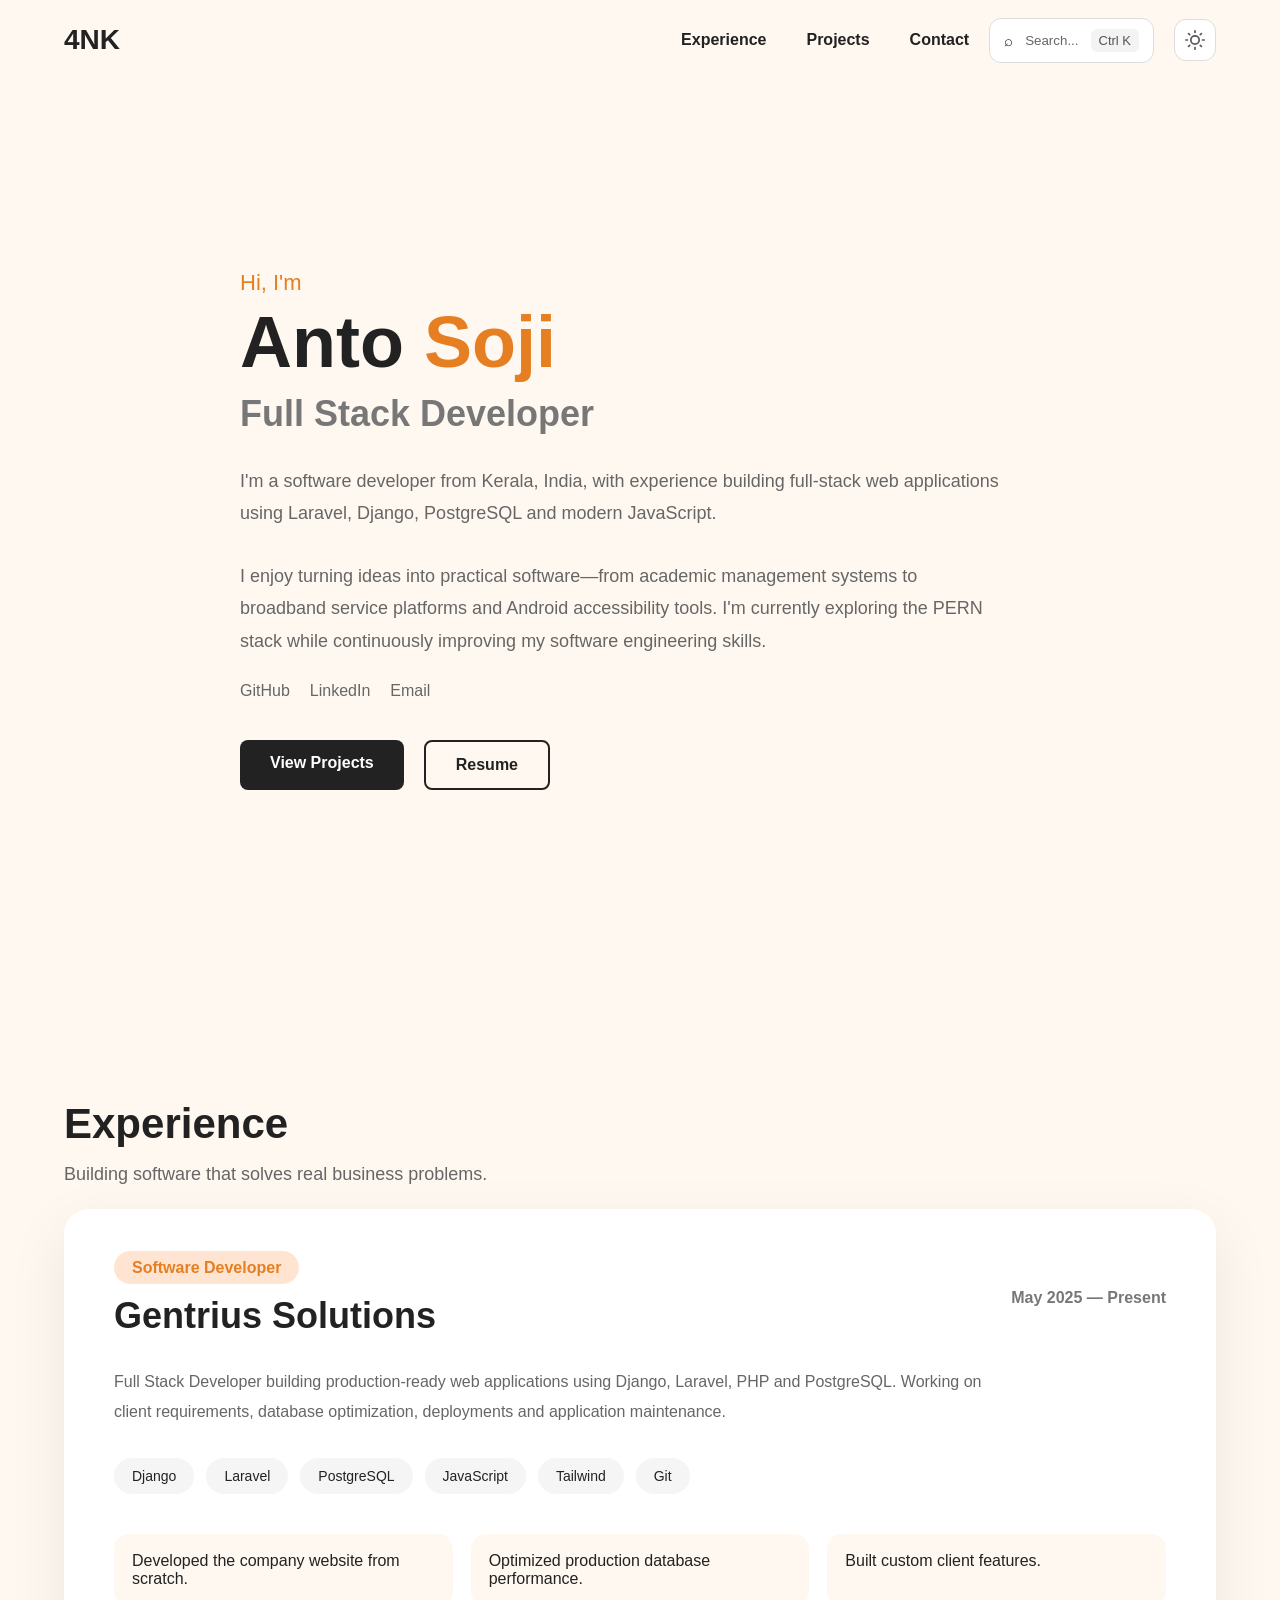
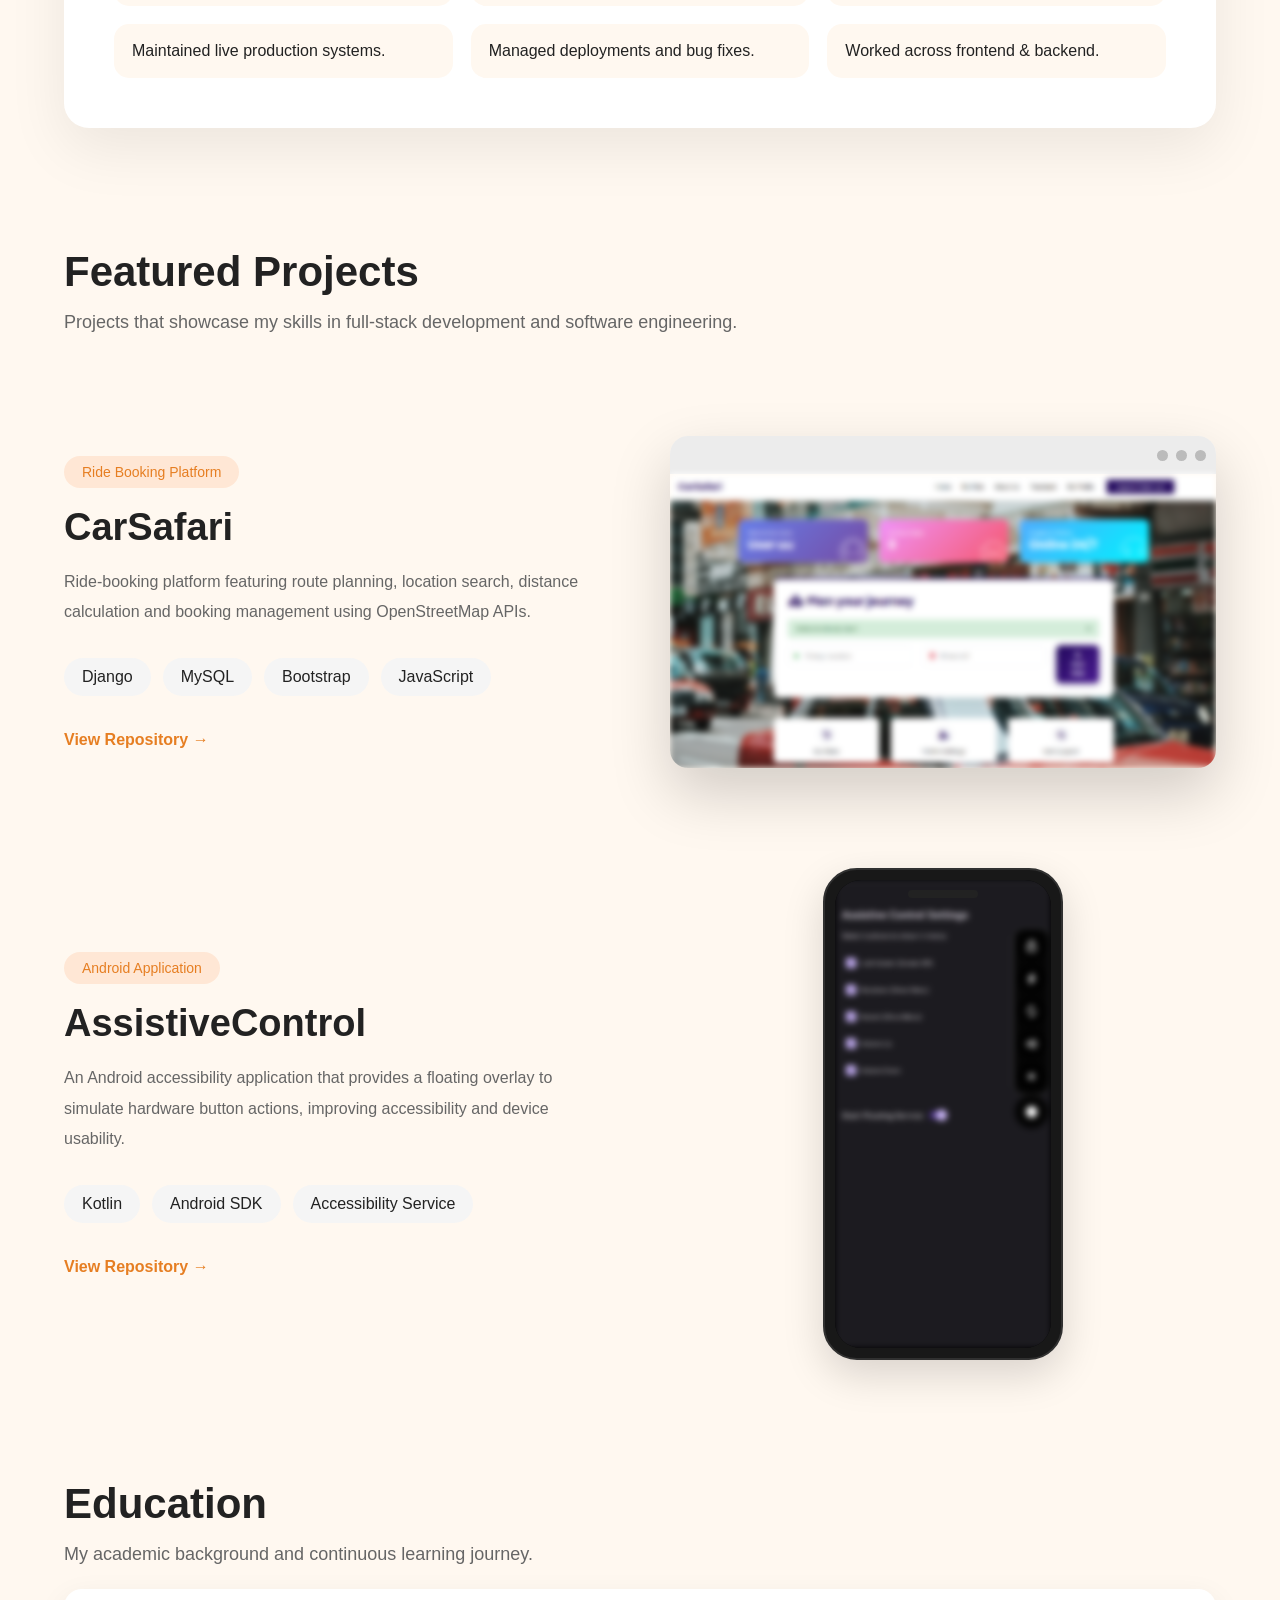
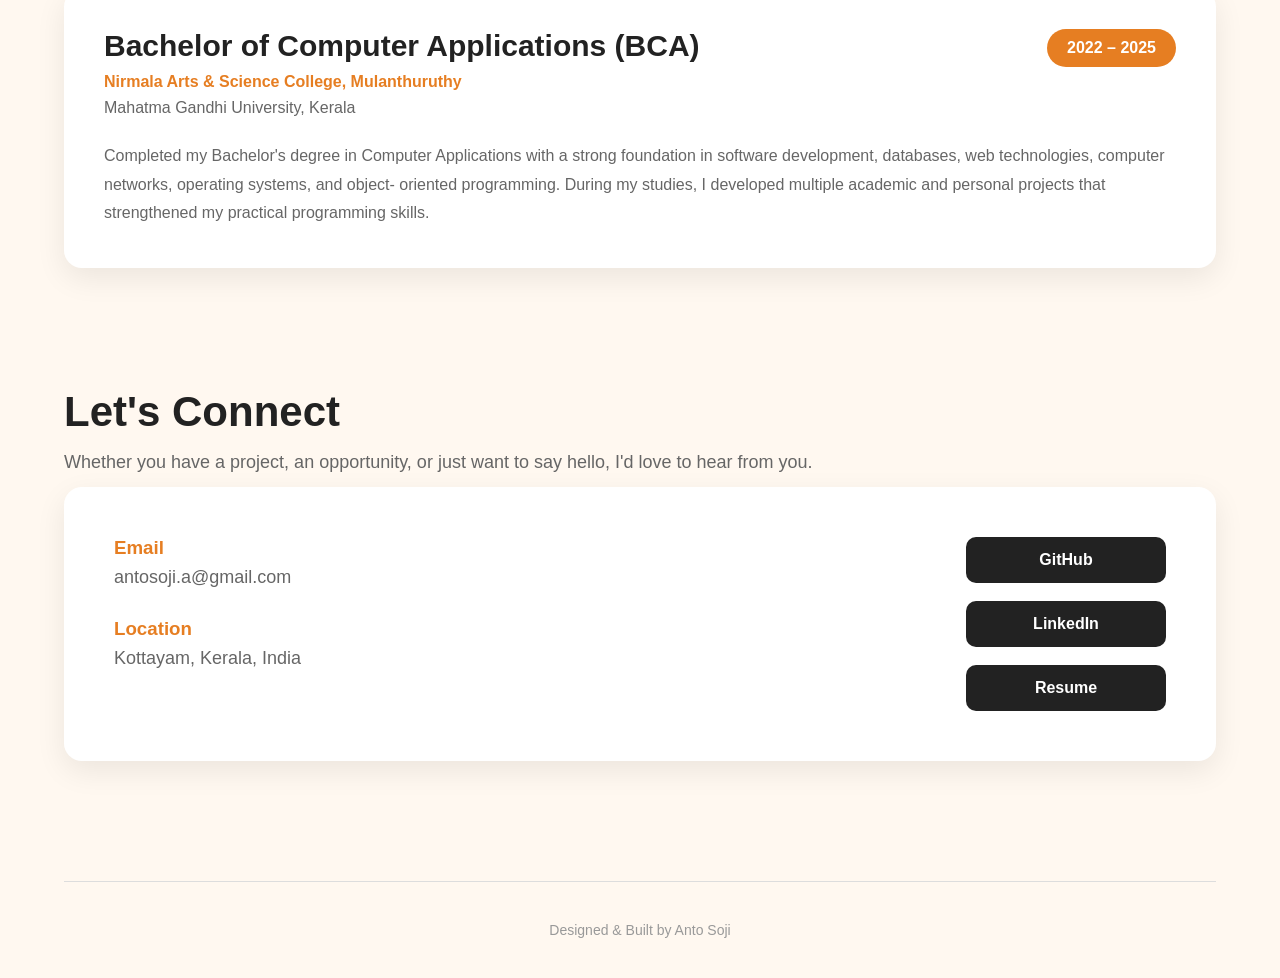
==== index.html @ 57ad05ab "changed portfolio.html to index.html" ====
<!DOCTYPE html>
<html lang="en">
<head>
    <meta charset="UTF-8">
    <meta name="viewport" content="width=device-width, initial-scale=1.0">
    <link rel="icon" type="image/svg+xml" href="./res/img/fav-icon.svg">
    <link rel="stylesheet" href="./res/css/style.css">
    <script>
        if (localStorage.getItem('theme') === 'dark') {
            document.documentElement.classList.add('dark');
        }
    </script>
    <title>Anto Soji</title>
</head>
<body class="body">

    <nav id="nav">
        <h2 class="logo" onclick="window.location.href='#hero'">4NK</h2>
        <div class="nav-right">
            <ul class="nav-bar" id="navBar">
                <li><a href="#experience">Experience</a></li>
                <li><a href="#projects">Projects</a></li>
                <li><a href="#contact">Contact</a></li>
            </ul>
            <button id="commandBtn">
    <span class="search-icon">⌕</span>
    <span class="search-text">Search...</span>
    <span class="shortcut">Ctrl K</span>
</button>
            <button id="themeToggle" aria-label="Toggle theme">
                <svg class="icon-sun" width="20" height="20" viewBox="0 0 24 24" fill="none" stroke="currentColor" stroke-width="2" stroke-linecap="round" stroke-linejoin="round">
                    <circle cx="12" cy="12" r="5"/>
                    <line x1="12" y1="1" x2="12" y2="3"/>
                    <line x1="12" y1="21" x2="12" y2="23"/>
                    <line x1="4.22" y1="4.22" x2="5.64" y2="5.64"/>
                    <line x1="18.36" y1="18.36" x2="19.78" y2="19.78"/>
                    <line x1="1" y1="12" x2="3" y2="12"/>
                    <line x1="21" y1="12" x2="23" y2="12"/>
                    <line x1="4.22" y1="19.78" x2="5.64" y2="18.36"/>
                    <line x1="18.36" y1="5.64" x2="19.78" y2="4.22"/>
                </svg>
                <svg class="icon-moon" width="20" height="20" viewBox="0 0 24 24" fill="none" stroke="currentColor" stroke-width="2" stroke-linecap="round" stroke-linejoin="round">
                    <path d="M21 12.79A9 9 0 1 1 11.21 3 7 7 0 0 0 21 12.79z"/>
                </svg>
            </button>
            
            <button id="hamburger" class="hamburger" aria-label="Toggle menu">
                <span></span>
                <span></span>
                <span></span>
            </button>
        </div>
    </nav>

    <!-- Command Palette -->
    <div id="palette">
        <div class="palette-box">
            <input id="searchInput" type="text" placeholder="Type a command..." />
            <div id="results">
                <div class="group">
                    <span class="group-title">Navigation</span>
                    <div class="command" data-scroll="projects"><span>Projects</span></div>
                    <div class="command" data-scroll="experience"><span>Experience</span></div>
                    <div class="command" data-scroll="education"><span>Education</span></div>
                    <div class="command" data-scroll="contact"><span>Contact</span></div>
                </div>
                <div class="group">
                    <span class="group-title">Actions</span>
                    <div class="command" data-link="resume.pdf"><span>Open Resume</span></div>
                    <div class="command" data-link="https://github.com/4NK001"><span>GitHub</span></div>
                    <div class="command" data-link="https://linkedin.com/in/anto-soji"><span>LinkedIn</span></div>
                    <div class="command" data-link="mailto:antosoji.a@gmail.com"><span>Email Me</span></div>
                    <div class="command" id="themeCommand"><span>Toggle Theme</span></div>
                    <div class="command" data-scroll="top"><span>Go to Top</span></div>
                </div>
            </div>
            <div id="noResults">
                <h3>No command found.</h3>
                <p>Try searching for:</p>
                <div class="suggestions">
                    <span>projects</span>
                    <span>resume</span>
                    <span>github</span>
                    <span>contact</span>
                </div>
            </div>
        </div>
    </div>

    <!-- Toast Container -->
    <div id="toast-container"></div>

    <!-- Hero -->
    <section class="hero" id="hero">
        <div class="hero-content">
            <p class="intro">Hi, I'm</p>
            <h1>Anto <span>Soji</span></h1>
            <h2>Full Stack Developer</h2>
            <p class="description">
                I'm a software developer from Kerala, India, with experience
                building full-stack web applications using Laravel, Django,
                PostgreSQL and modern JavaScript.
            </p>
            <p class="description">
                I enjoy turning ideas into practical software—from academic
                management systems to broadband service platforms and Android
                accessibility tools. I'm currently exploring the PERN stack
                while continuously improving my software engineering skills.
            </p>
            <div class="socials">
                <a href="github.com/4NK00">GitHub</a>
                <a href="linkedin.com/in/anto-soji">LinkedIn</a>
                <a href="mailto:antosoji.a@gmail.com">Email</a>
            </div>
            <div class="buttons">
                <a href="#projects" class="btn">View Projects</a>
                <a href="./res/resume/Anto-soji-resume.pdf" class="btn-outline">Resume</a>
            </div>
        </div>
    </section>

    <!-- Experience -->
    <section id="experience" class="experience fade-in">
        <div class="section-heading">
            <h2>Experience</h2>
            <p>Building software that solves real business problems.</p>
        </div>
        <div class="experience-card">
            <div class="experience-top">
                <div>
                    <span class="company-tag">Software Developer</span>
                    <h3>Gentrius Solutions</h3>
                </div>
                <span class="experience-date">May 2025 — Present</span>
            </div>
            <p class="job-summary">
                Full Stack Developer building production-ready web
                applications using Django, Laravel, PHP and PostgreSQL.
                Working on client requirements, database optimization,
                deployments and application maintenance.
            </p>
            <div class="skills-used">
                <span>Django</span>
                <span>Laravel</span>
                <span>PostgreSQL</span>
                <span>JavaScript</span>
                <span>Tailwind</span>
                <span>Git</span>
            </div>
            <div class="work-grid">
                <div class="work-item"> Developed the company website from scratch.</div>
                <div class="work-item"> Optimized production database performance.</div>
                <div class="work-item"> Built custom client features.</div>
                <div class="work-item"> Maintained live production systems.</div>
                <div class="work-item"> Managed deployments and bug fixes.</div>
                <div class="work-item"> Worked across frontend & backend.</div>
            </div>
        </div>
    </section>

    <!-- Projects -->
    <section id="projects" class="projects fade-in">
        <div class="section-heading">
            <h2>Featured Projects</h2>
            <p>Projects that showcase my skills in full-stack development and software engineering.</p>
        </div>

        <div class="project-card reverse">
            <div class="project-preview">
                <a href="github.com/4NK001/carSafari" target="_blank">
                    <div class="browser">
                        <div class="browser-header">
                            <span></span><span></span><span></span>
                        </div>
                        <img src="res/img/carSafari.png" alt="CarSafari Preview">
                        <div class="overlay"><span>↗ View on GitHub</span></div>
                    </div>
                </a>
            </div>
            <div class="project-info">
                <span class="project-category">Ride Booking Platform</span>
                <h3>CarSafari</h3>
                <p>
                    Ride-booking platform featuring route planning,
                    location search, distance calculation and booking
                    management using OpenStreetMap APIs.
                </p>
                <div class="tech-stack">
                    <span>Django</span>
                    <span>MySQL</span>
                    <span>Bootstrap</span>
                    <span>JavaScript</span>
                </div>
                <a href="github.com/4NK001/carSafari" class="github-link">View Repository →</a>
            </div>
        </div>

        <div class="project-card reverse">
            <div class="project-preview">
                <a href="github.com/4NK001/AssistiveControl" target="_blank" class="device-link">
                    <div class="device-preview">
                        <div class="device-screen">
                            <img src="res/img/assistiveControl.jpeg" alt="AssistiveControl">
                            <div class="overlay"><span>↗ View Repository</span></div>
                        </div>
                    </div>
                </a>
            </div>
            <div class="project-info">
                <span class="project-category">Android Application</span>
                <h3>AssistiveControl</h3>
                <p>
                    An Android accessibility application that provides a
                    floating overlay to simulate hardware button actions,
                    improving accessibility and device usability.
                </p>
                <div class="tech-stack">
                    <span>Kotlin</span>
                    <span>Android SDK</span>
                    <span>Accessibility Service</span>
                </div>
                <a href="github.com/4NK001/AssistiveControl" class="github-link" target="_blank">View Repository →</a>
            </div>
        </div>
    </section>

    <!-- Education -->
    <section id="education" class="education fade-in">
        <div class="section-heading">
            <h2>Education</h2>
            <p>My academic background and continuous learning journey.</p>
        </div>
        <div class="education-card">
            <div class="education-header">
                <div>
                    <h3>Bachelor of Computer Applications (BCA)</h3>
                    <h4>Nirmala Arts & Science College, Mulanthuruthy</h4>
                    <p>Mahatma Gandhi University, Kerala</p>
                </div>
                <span class="education-year">2022 – 2025</span>
            </div>
            <p class="education-description">
                Completed my Bachelor's degree in Computer Applications with a
                strong foundation in software development, databases, web
                technologies, computer networks, operating systems, and object-
                oriented programming. During my studies, I developed multiple
                academic and personal projects that strengthened my practical
                programming skills.
            </p>
        </div>
    </section>

    <!-- Contact -->
    <section id="contact" class="contact fade-in">
        <div class="section-heading">
            <h2>Let's Connect</h2>
            <p>
                Whether you have a project, an opportunity, or just want to say hello,
                I'd love to hear from you.
            </p>
        </div>
        <div class="contact-container">
            <div class="contact-info">
                <div class="contact-item">
                    <h3>Email</h3>
                    <a href="mailto:antosoji.a@gmail.com">antosoji.a@gmail.com</a>
                </div>
                <!-- <div class="contact-item">
                    <h3>Phone</h3>
                    <a href="tel:+91xxxxxxx">+91 xxxxxxxx</a>
                </div> -->
                <div class="contact-item">
                    <h3>Location</h3>
                    <p>Kottayam, Kerala, India</p>
                </div>
            </div>
            <div class="contact-links">
                <a href="https://github.com/4NK001" target="_blank">GitHub</a>
                <a href="https://linkedin.com/in/anto-soji" target="_blank">LinkedIn</a>
                <a href="./res/resume/Anto-soji-resume.pdf" target="_blank">Resume</a>
            </div>
        </div>
    </section>

    <footer class="footer">
        <p>Designed & Built by Anto Soji</p>
    </footer>

    <script src="res/js/script.js"></script>
</body>
</html>
---- res/css/style.css ----
/* ========================================
   CSS VARIABLES — Light (default) & Dark
   ======================================== */

:root {
    --bg: #FFF8F0;
    --bg-card: #ffffff;
    --bg-subtle: #F5F5F5;
    --bg-accent: #FFE5D1;
    --bg-accent2: #FFE7D5;
    --bg-hero-item: #FFF8F0;
    --bg-hero-item-hover: #FFE7D5;
    --text: #222222;
    --text-muted: #666666;
    --text-light: #777777;
    --text-faint: #999999;
    --border: #dddddd;
    --accent: #E67E22;

    --btn-primary-bg: #222222;
    --btn-primary-text: #ffffff;
    --btn-primary-hover: #E67E22;

    --nav-bg-solid: #FFF8F0;
    --nav-bg-blur: rgba(255, 248, 240, 0.82);

    --palette-overlay: rgba(0, 0, 0, 0.35);
    --palette-bg: #ffffff;

    --command-hover: #F6F6F6;
    --command-active-bg: #FFF2E6;

    --suggestion-bg: #F5F5F5;

    --browser-header: #ECECEC;
    --browser-dot: #bbbbbb;

    --device-bg: #181818;
    --device-border: #303030;
    --device-camera: #222222;
    --shortcut-bg: #f3f3f3;
    --shortcut-text: #555555;

    --img-overlay: rgba(0, 0, 0, 0.35);

    --shadow-sm: 0 10px 30px rgba(0, 0, 0, 0.08);
    --shadow-md: 0 20px 60px rgba(0, 0, 0, 0.08);
    --shadow-lg: 0 25px 60px rgba(0, 0, 0, 0.18);
    --shadow-xl: 0 15px 40px rgba(0, 0, 0, 0.15);

    --theme-icon: #555;
}

:root.dark {
    --bg: #0F0F0F;
    --bg-card: #1A1A1A;
    --bg-subtle: #252525;
    --bg-accent: #2A1A0E;
    --bg-accent2: #2A1A0E;
    --bg-hero-item: #1A1A1A;
    --bg-hero-item-hover: #2A1A0E;
    --text: #E8E8E8;
    --text-muted: #AAAAAA;
    --text-light: #888888;
    --text-faint: #666666;
    --border: #333333;
    --accent: #E67E22;

    --btn-primary-bg: #E8E8E8;
    --btn-primary-text: #0F0F0F;
    --btn-primary-hover: #E67E22;

    --nav-bg-solid: #0F0F0F;
    --nav-bg-blur: rgba(15, 15, 15, 0.82);

    --palette-overlay: rgba(0, 0, 0, 0.6);
    --palette-bg: #1A1A1A;

    --command-hover: #222222;
    --command-active-bg: #2A1A0E;

    --suggestion-bg: #252525;

    --browser-header: #252525;
    --browser-dot: #444444;

    --device-bg: #0A0A0A;
    --device-border: #333333;
    --device-camera: #333333;

    --img-overlay: rgba(0, 0, 0, 0.5);

    --shadow-sm: 0 10px 30px rgba(0, 0, 0, 0.3);
    --shadow-md: 0 20px 60px rgba(0, 0, 0, 0.3);
    --shadow-lg: 0 25px 60px rgba(0, 0, 0, 0.5);
    --shadow-xl: 0 15px 40px rgba(0, 0, 0, 0.4);

    --theme-icon: #E8E8E8;
    --shortcut-bg: #252525;
    --shortcut-text: #999999;
}

/* ========================================
   RESET & BASE
   ======================================== */

* {
    margin: 0;
    padding: 0;
    box-sizing: border-box;
}

html {
    scroll-behavior: smooth;
}

body {
    background: var(--bg);
    color: var(--text);
    font-family: 'Segoe UI', sans-serif;
    transition: background 0.3s ease, color 0.3s ease;
}

section[id] {
    scroll-margin-top: 100px;
}

/* ========================================
   FADE-IN ANIMATION
   ======================================== */

.fade-in {
    opacity: 0;
    transform: translateY(35px);
    transition: opacity 0.7s ease, transform 0.7s ease;
}

.fade-in.visible {
    opacity: 1;
    transform: translateY(0);
}

.hero-content {
    opacity: 0;
    transform: translateY(30px);
    animation: heroIn 0.8s ease 0.15s forwards;
}

@keyframes heroIn {
    to {
        opacity: 1;
        transform: translateY(0);
    }
}

/* ========================================
   NAVBAR
   ======================================== */

#nav {
    height: 80px;
    width: 90%;
    margin: auto;
    display: flex;
    justify-content: space-between;
    align-items: center;
    position: sticky;
    top: 0;
    background: var(--nav-bg-solid);
    z-index: 100;
    transition: background 0.3s ease, box-shadow 0.3s ease;
}

#nav.scrolled {
    background: var(--nav-bg-blur);
    backdrop-filter: blur(14px);
    -webkit-backdrop-filter: blur(14px);
    box-shadow: 0 1px 0 var(--border);
}

.logo {
    font-size: 28px;
    font-weight: bold;
    color: var(--text);
}

.nav-bar {
    display: flex;
    gap: 40px;
    list-style: none;
}

.nav-bar a {
    text-decoration: none;
    color: var(--text);
    font-weight: 600;
    transition: color 0.3s;
}

.nav-bar a:hover {
    color: var(--accent);
}

.nav-right {
    display: flex;
    align-items: center;
    gap: 20px;
}

#commandBtn {
    display: flex;
    align-items: center;
    gap: 12px;
    padding: 10px 14px;
    border: 1px solid var(--border);
    border-radius: 12px;
    background: var(--bg-card);
    cursor: pointer;
    transition: border-color 0.25s, box-shadow 0.25s;
    color: var(--text);
}

#commandBtn:hover {
    border-color: var(--accent);
    box-shadow: 0 8px 20px rgba(0, 0, 0, 0.08);
}

.search-icon {
    font-size: 15px;
}

.search-text {
    color: var(--text-muted);
}

.shortcut {
    font-size: 13px;
    padding: 4px 8px;
    border-radius: 6px;
    background: var(--shortcut-bg);
    color: var(--shortcut-text);
}

/* ========================================
   THEME TOGGLE BUTTON (replaces search)
   ======================================== */

#themeToggle {
    display: flex;
    align-items: center;
    justify-content: center;
    width: 42px;
    height: 42px;
    border: 1px solid var(--border);
    border-radius: 12px;
    background: var(--bg-card);
    cursor: pointer;
    transition: border-color 0.25s, box-shadow 0.25s, transform 0.25s;
    color: var(--theme-icon);
}

#themeToggle:hover {
    border-color: var(--accent);
    box-shadow: 0 4px 12px rgba(0, 0, 0, 0.08);
    transform: scale(1.05);
}

#themeToggle:active {
    transform: scale(0.95);
}

.icon-sun {
    display: block;
}

.icon-moon {
    display: none;
}

:root.dark .icon-sun {
    display: none;
}

:root.dark .icon-moon {
    display: block;
}

/* ========================================
   HAMBURGER (mobile)
   ======================================== */

.hamburger {
    display: none;
    flex-direction: column;
    gap: 5px;
    background: none;
    border: none;
    cursor: pointer;
    padding: 6px;
    z-index: 110;
}

.hamburger span {
    display: block;
    width: 24px;
    height: 2.5px;
    background: var(--text);
    border-radius: 2px;
    transition: transform 0.3s ease, opacity 0.3s ease;
}

.hamburger.open span:nth-child(1) {
    transform: translateY(7.5px) rotate(45deg);
}

.hamburger.open span:nth-child(2) {
    opacity: 0;
}

.hamburger.open span:nth-child(3) {
    transform: translateY(-7.5px) rotate(-45deg);
}

/* ========================================
   COMMAND PALETTE
   ======================================== */

#palette {
    position: fixed;
    inset: 0;
    background: var(--palette-overlay);
    display: none;
    justify-content: center;
    align-items: flex-start;
    padding-top: 120px;
    z-index: 999;
}

.palette-box {
    width: 600px;
    max-width: 92vw;
    max-height: 65vh;
    background: var(--palette-bg);
    border-radius: 18px;
    overflow: hidden;
    box-shadow: var(--shadow-lg);
    display: flex;
    flex-direction: column;
}

#searchInput {
    flex-shrink: 0;
    width: 100%;
    border: none;
    outline: none;
    padding: 22px;
    font-size: 18px;
    background: var(--palette-bg);
    color: var(--text);
    border-bottom: 1px solid var(--border);
}

#searchInput::placeholder {
    color: var(--text-faint);
}

#results {
    overflow-y: auto;
    flex: 1;
    min-height: 0;
}

#results::-webkit-scrollbar {
    width: 6px;
}

#results::-webkit-scrollbar-track {
    background: transparent;
}

#results::-webkit-scrollbar-thumb {
    background: var(--border);
    border-radius: 3px;
}

#results::-webkit-scrollbar-thumb:hover {
    background: var(--text-faint);
}

.group {
    padding: 12px 0;
}

.group-title {
    display: block;
    padding: 8px 20px;
    color: var(--text-faint);
    font-size: 13px;
    text-transform: uppercase;
    letter-spacing: 1px;
}

.command {
    display: flex;
    align-items: center;
    gap: 14px;
    padding: 16px 20px;
    cursor: pointer;
    transition: background 0.25s, color 0.25s;
    color: var(--text);
}

.command:hover {
    background: var(--command-hover);
}

.command.active {
    background: var(--command-active-bg);
    color: var(--accent);
}

.command span {
    font-size: 16px;
}

#noResults {
    display: none;
    padding: 35px 25px;
    text-align: center;
}

#noResults h3 {
    margin-bottom: 10px;
    font-size: 22px;
    color: var(--text);
}

#noResults p {
    color: var(--text-light);
    margin-bottom: 18px;
}

.suggestions {
    display: flex;
    justify-content: center;
    flex-wrap: wrap;
    gap: 10px;
}

.suggestions span {
    padding: 8px 14px;
    background: var(--suggestion-bg);
    border-radius: 20px;
    font-size: 14px;
    color: var(--text-muted);
}

/* ========================================
   TOAST NOTIFICATIONS
   ======================================== */

#toast-container {
    position: fixed;
    bottom: 30px;
    right: 30px;
    z-index: 9999;
    display: flex;
    flex-direction: column;
    gap: 10px;
    pointer-events: none;
}

.toast {
    background: var(--bg-card);
    color: var(--text);
    padding: 14px 24px;
    border-radius: 12px;
    box-shadow: var(--shadow-lg);
    border-left: 4px solid var(--accent);
    font-size: 15px;
    animation: toastIn 0.35s ease, toastOut 0.35s ease 2.65s forwards;
    pointer-events: auto;
}

@keyframes toastIn {
    from { opacity: 0; transform: translateX(40px); }
    to   { opacity: 1; transform: translateX(0); }
}

@keyframes toastOut {
    from { opacity: 1; transform: translateX(0); }
    to   { opacity: 0; transform: translateX(40px); }
}

/* ========================================
   HERO
   ======================================== */

.hero {
    max-width: 800px;
    margin: auto;
    min-height: 100vh;
    display: flex;
    align-items: center;
}

.hero-content {
    max-width: 760px;
}

.hero h1 span {
    color: var(--accent);
}

.intro {
    font-size: 22px;
    color: var(--accent);
    margin-bottom: 10px;
}

.hero h1 {
    font-size: 72px;
    line-height: 1;
    color: var(--text);
}

.hero h2 {
    font-size: 36px;
    color: var(--text-light);
    margin-top: 15px;
}

.description {
    margin-top: 30px;
    width: 100%;
    line-height: 1.8;
    font-size: 18px;
    color: var(--text-muted);
}

.socials {
    display: flex;
    gap: 20px;
    margin-top: 25px;
}

.socials a {
    color: var(--text-muted);
    text-decoration: none;
    font-weight: 500;
    transition: color 0.3s;
}

.socials a:hover {
    color: var(--accent);
}

.buttons {
    margin-top: 40px;
    display: flex;
    gap: 20px;
    flex-wrap: wrap;
}

.btn {
    background: var(--btn-primary-bg);
    color: var(--btn-primary-text);
    padding: 14px 30px;
    border-radius: 8px;
    text-decoration: none;
    transition: background 0.3s;
    font-weight: 600;
}

.btn:hover {
    background: var(--btn-primary-hover);
    color: #ffffff;
}

.btn-outline {
    border: 2px solid var(--text);
    color: var(--text);
    padding: 14px 30px;
    border-radius: 8px;
    text-decoration: none;
    transition: background 0.3s, color 0.3s;
    font-weight: 600;
}

.btn-outline:hover {
    background: var(--text);
    color: var(--bg);
}

/* ========================================
   SECTION HEADING (shared)
   ======================================== */

.section-heading {
    margin-bottom: 10px;
}

.section-heading h2 {
    font-size: 42px;
    margin-bottom: 12px;
    color: var(--text);
}

.section-heading p {
    color: var(--text-muted);
    font-size: 18px;
    line-height: 1.6;
}

/* ========================================
   EXPERIENCE
   ======================================== */

.experience {
    width: 90%;
    margin: 120px auto;
}

.experience-card {
    background: var(--bg-card);
    border-radius: 25px;
    padding: 50px;
    box-shadow: var(--shadow-md);
    transition: transform 0.35s ease, box-shadow 0.35s ease;
    margin-top: 20px;
}

.experience-card:hover {
    transform: translateY(-8px);
}

.experience-top {
    display: flex;
    justify-content: space-between;
    align-items: center;
    margin-bottom: 25px;
}

.company-tag {
    background: var(--bg-accent);
    color: var(--accent);
    padding: 8px 18px;
    border-radius: 30px;
    font-weight: 600;
}

.experience-top h3 {
    font-size: 36px;
    margin-top: 18px;
    color: var(--text);
}

.experience-date {
    color: var(--text-light);
    font-weight: 600;
    white-space: nowrap;
}

.job-summary {
    color: var(--text-muted);
    line-height: 1.9;
    margin: 30px 0;
    max-width: 900px;
}

.skills-used {
    display: flex;
    flex-wrap: wrap;
    gap: 12px;
    margin-bottom: 40px;
}

.skills-used span {
    padding: 10px 18px;
    background: var(--bg-subtle);
    border-radius: 30px;
    font-size: 14px;
    color: var(--text);
}

.work-grid {
    display: grid;
    grid-template-columns: repeat(auto-fit, minmax(280px, 1fr));
    gap: 18px;
}

.work-item {
    background: var(--bg-hero-item);
    border-radius: 15px;
    padding: 18px;
    transition: background 0.3s, transform 0.3s;
    color: var(--text);
}

.work-item:hover {
    background: var(--bg-hero-item-hover);
    transform: translateY(-4px);
}

/* ========================================
   PROJECTS
   ======================================== */

.projects {
    width: 90%;
    margin: 120px auto;
}

.project-card {
    display: grid;
    grid-template-columns: 1fr 1fr;
    gap: 60px;
    align-items: center;
    margin: 100px 0;
}

.project-card.reverse {
    direction: rtl;
}

.project-card.reverse .project-info {
    direction: ltr;
}

.browser {
    position: relative;
    border-radius: 18px;
    overflow: hidden;
    box-shadow: var(--shadow-lg);
    transition: transform 0.35s ease;
}

.browser:hover {
    transform: translateY(-10px);
}

.browser-header {
    height: 38px;
    background: var(--browser-header);
    display: flex;
    align-items: center;
    gap: 8px;
    padding: 10px;
}

.browser-header span {
    width: 11px;
    height: 11px;
    border-radius: 50%;
    background: var(--browser-dot);
}

.browser img {
    width: 100%;
    display: block;
    filter: blur(3px);
    transition: filter 0.4s ease, transform 0.4s ease;
}

.browser .overlay {
    position: absolute;
    inset: 0;
    background: var(--img-overlay);
    display: flex;
    justify-content: center;
    align-items: center;
    color: #ffffff;
    font-size: 22px;
    font-weight: 600;
    opacity: 0;
    transition: opacity 0.4s ease;
}

.browser:hover img {
    filter: blur(0);
    transform: scale(1.04);
}

.browser:hover .overlay {
    opacity: 1;
}

.device-link {
    text-decoration: none;
    display: block;
}

.device-preview {
    width: 240px;
    margin: auto;
    background: var(--device-bg);
    padding: 10px;
    border-radius: 34px;
    border: 2px solid var(--device-border);
    box-shadow: var(--shadow-xl);
    transition: transform 0.35s ease;
}

.device-preview:hover {
    transform: translateY(-8px);
}

.device-screen {
    position: relative;
    overflow: hidden;
    border-radius: 26px;
    background: #000;
}

.device-screen::before {
    content: "";
    position: absolute;
    top: 10px;
    left: 50%;
    transform: translateX(-50%);
    width: 70px;
    height: 8px;
    border-radius: 20px;
    background: var(--device-camera);
    z-index: 5;
}

.device-screen img {
    display: block;
    width: 100%;
    aspect-ratio: 9 / 19.5;
    object-fit: cover;
    filter: blur(3px);
    transition: filter 0.35s ease, transform 0.35s ease;
}

.device-screen .overlay {
    position: absolute;
    inset: 0;
    display: flex;
    justify-content: center;
    align-items: center;
    background: var(--img-overlay);
    color: #ffffff;
    font-weight: 600;
    opacity: 0;
    transition: opacity 0.35s ease;
}

.device-preview:hover img {
    filter: blur(0);
    transform: scale(1.03);
}

.device-preview:hover .overlay {
    opacity: 1;
}

.project-category {
    display: inline-block;
    background: var(--bg-accent2);
    color: var(--accent);
    padding: 8px 18px;
    border-radius: 30px;
    font-size: 14px;
    margin-bottom: 18px;
}

.project-info h3 {
    font-size: 38px;
    margin-bottom: 18px;
    color: var(--text);
}

.project-info p {
    color: var(--text-muted);
    line-height: 1.9;
    margin-bottom: 30px;
}

.tech-stack {
    display: flex;
    flex-wrap: wrap;
    gap: 12px;
    margin-bottom: 35px;
}

.tech-stack span {
    background: var(--bg-subtle);
    padding: 10px 18px;
    border-radius: 30px;
    color: var(--text);
}

.github-link {
    text-decoration: none;
    font-weight: 600;
    color: var(--accent);
}

.github-link:hover {
    text-decoration: underline;
}

/* ========================================
   EDUCATION
   ======================================== */

.education {
    width: 90%;
    margin: 120px auto;
}

.education-card {
    background: var(--bg-card);
    padding: 40px;
    border-radius: 18px;
    box-shadow: var(--shadow-sm);
    margin-top: 20px;
}

.education-header {
    display: flex;
    justify-content: space-between;
    align-items: flex-start;
    margin-bottom: 25px;
}

.education-header h3 {
    font-size: 30px;
    margin-bottom: 10px;
    color: var(--text);
}

.education-header h4 {
    color: var(--accent);
    margin-bottom: 8px;
}

.education-header p {
    color: var(--text-muted);
}

.education-year {
    background: var(--accent);
    color: #ffffff;
    padding: 10px 20px;
    border-radius: 30px;
    font-weight: bold;
    white-space: nowrap;
}

.education-description {
    color: var(--text-muted);
    line-height: 1.8;
}

/* ========================================
   CONTACT
   ======================================== */

.contact {
    width: 90%;
    margin: 120px auto;
}

.contact-container {
    background: var(--bg-card);
    padding: 50px;
    border-radius: 18px;
    box-shadow: var(--shadow-sm);
    display: flex;
    justify-content: space-between;
    align-items: flex-start;
    gap: 50px;
    flex-wrap: wrap;
}

.contact-info {
    flex: 1;
    min-width: 220px;
}

.contact-item {
    margin-bottom: 30px;
}

.contact-item h3 {
    color: var(--accent);
    margin-bottom: 8px;
}

.contact-item a,
.contact-item p {
    color: var(--text-muted);
    text-decoration: none;
    font-size: 18px;
    transition: color 0.3s;
}

.contact-item a:hover {
    color: var(--accent);
}

.contact-links {
    display: flex;
    flex-direction: column;
    gap: 18px;
    min-width: 200px;
}

.contact-links a {
    background: var(--btn-primary-bg);
    color: var(--btn-primary-text);
    text-decoration: none;
    padding: 14px 28px;
    border-radius: 10px;
    text-align: center;
    transition: background 0.3s;
    font-weight: 600;
}

.contact-links a:hover {
    background: var(--btn-primary-hover);
    color: #ffffff;
}

/* ========================================
   FOOTER
   ======================================== */

.footer {
    text-align: center;
    padding: 40px 20px;
    color: var(--text-faint);
    font-size: 14px;
    margin-top: 80px;
    border-top: 1px solid var(--border);
    width: 90%;
    margin-left: auto;
    margin-right: auto;
}

/* ========================================
   REDUCED MOTION
   ======================================== */

@media (prefers-reduced-motion: reduce) {
    *,
    *::before,
    *::after {
        animation-duration: 0.01ms !important;
        animation-iteration-count: 1 !important;
        transition-duration: 0.01ms !important;
    }
    html {
        scroll-behavior: auto;
    }
    .fade-in {
        opacity: 1;
        transform: none;
    }
    .hero-content {
        opacity: 1;
        transform: none;
    }
}

/* ========================================
   RESPONSIVE — Tablet (≤ 900px)
   ======================================== */

@media (max-width: 900px) {
    .project-card,
    .project-card.reverse {
        grid-template-columns: 1fr;
        gap: 35px;
        direction: ltr;
    }

    .project-info h3 {
        font-size: 30px;
    }

    .section-heading h2 {
        font-size: 34px;
    }
}

/* ========================================
   RESPONSIVE — Mobile (≤ 768px)
   ======================================== */

@media (max-width: 768px) {

    .hamburger {
        display: flex;
    }

    .nav-bar {
        display: none;
        position: absolute;
        top: 80px;
        left: 0;
        right: 0;
        background: var(--nav-bg-solid);
        flex-direction: column;
        padding: 24px 5%;
        gap: 18px;
        box-shadow: var(--shadow-sm);
        border-bottom: 1px solid var(--border);
    }

    .nav-bar.open {
        display: flex;
    }

    #commandBtn .search-text,
    #commandBtn .shortcut {
        display: none;
    }

    #commandBtn {
        padding: 8px 12px;
    }

    .hero {
        min-height: auto;
        padding: 100px 0 60px;
    }

    .hero h1 {
        font-size: 46px;
    }

    .hero h2 {
        font-size: 22px;
    }

    .intro {
        font-size: 18px;
    }

    .description {
        font-size: 16px;
        margin-top: 20px;
    }

    .buttons {
        margin-top: 30px;
    }

    .btn, .btn-outline {
        padding: 12px 24px;
        font-size: 15px;
    }

    .experience {
        margin: 80px auto;
    }

    .experience-card {
        padding: 30px 22px;
        border-radius: 18px;
    }

    .experience-top {
        flex-direction: column;
        align-items: flex-start;
        gap: 10px;
    }

    .experience-top h3 {
        font-size: 26px;
    }

    .work-grid {
        grid-template-columns: 1fr;
    }

    .projects {
        margin: 80px auto;
    }

    .project-card {
        margin: 60px 0;
    }

    .education {
        margin: 80px auto;
    }

    .education-card {
        padding: 28px 22px;
    }

    .education-header {
        flex-direction: column;
        gap: 15px;
    }

    .education-header h3 {
        font-size: 24px;
    }

    .contact {
        margin: 80px auto;
    }

    .contact-container {
        padding: 30px 22px;
        flex-direction: column;
        gap: 35px;
    }

    .section-heading h2 {
        font-size: 30px;
    }

    .section-heading p {
        font-size: 16px;
    }

    #toast-container {
        right: 16px;
        bottom: 16px;
        left: 16px;
    }

    .toast {
        font-size: 14px;
        padding: 12px 18px;
    }

    #palette {
        padding-top: 80px;
    }

    .palette-box {
        max-height: 70vh;
    }
}

/* ========================================
   RESPONSIVE — Small mobile (≤ 480px)
   ======================================== */

@media (max-width: 480px) {
    .hero h1 {
        font-size: 36px;
    }

    .hero h2 {
        font-size: 18px;
    }

    .socials {
        flex-wrap: wrap;
        gap: 12px;
    }

    .buttons {
        flex-direction: column;
    }

    .btn, .btn-outline {
        text-align: center;
    }

    .experience-card {
        padding: 22px 16px;
    }

    .experience-top h3 {
        font-size: 22px;
    }
}
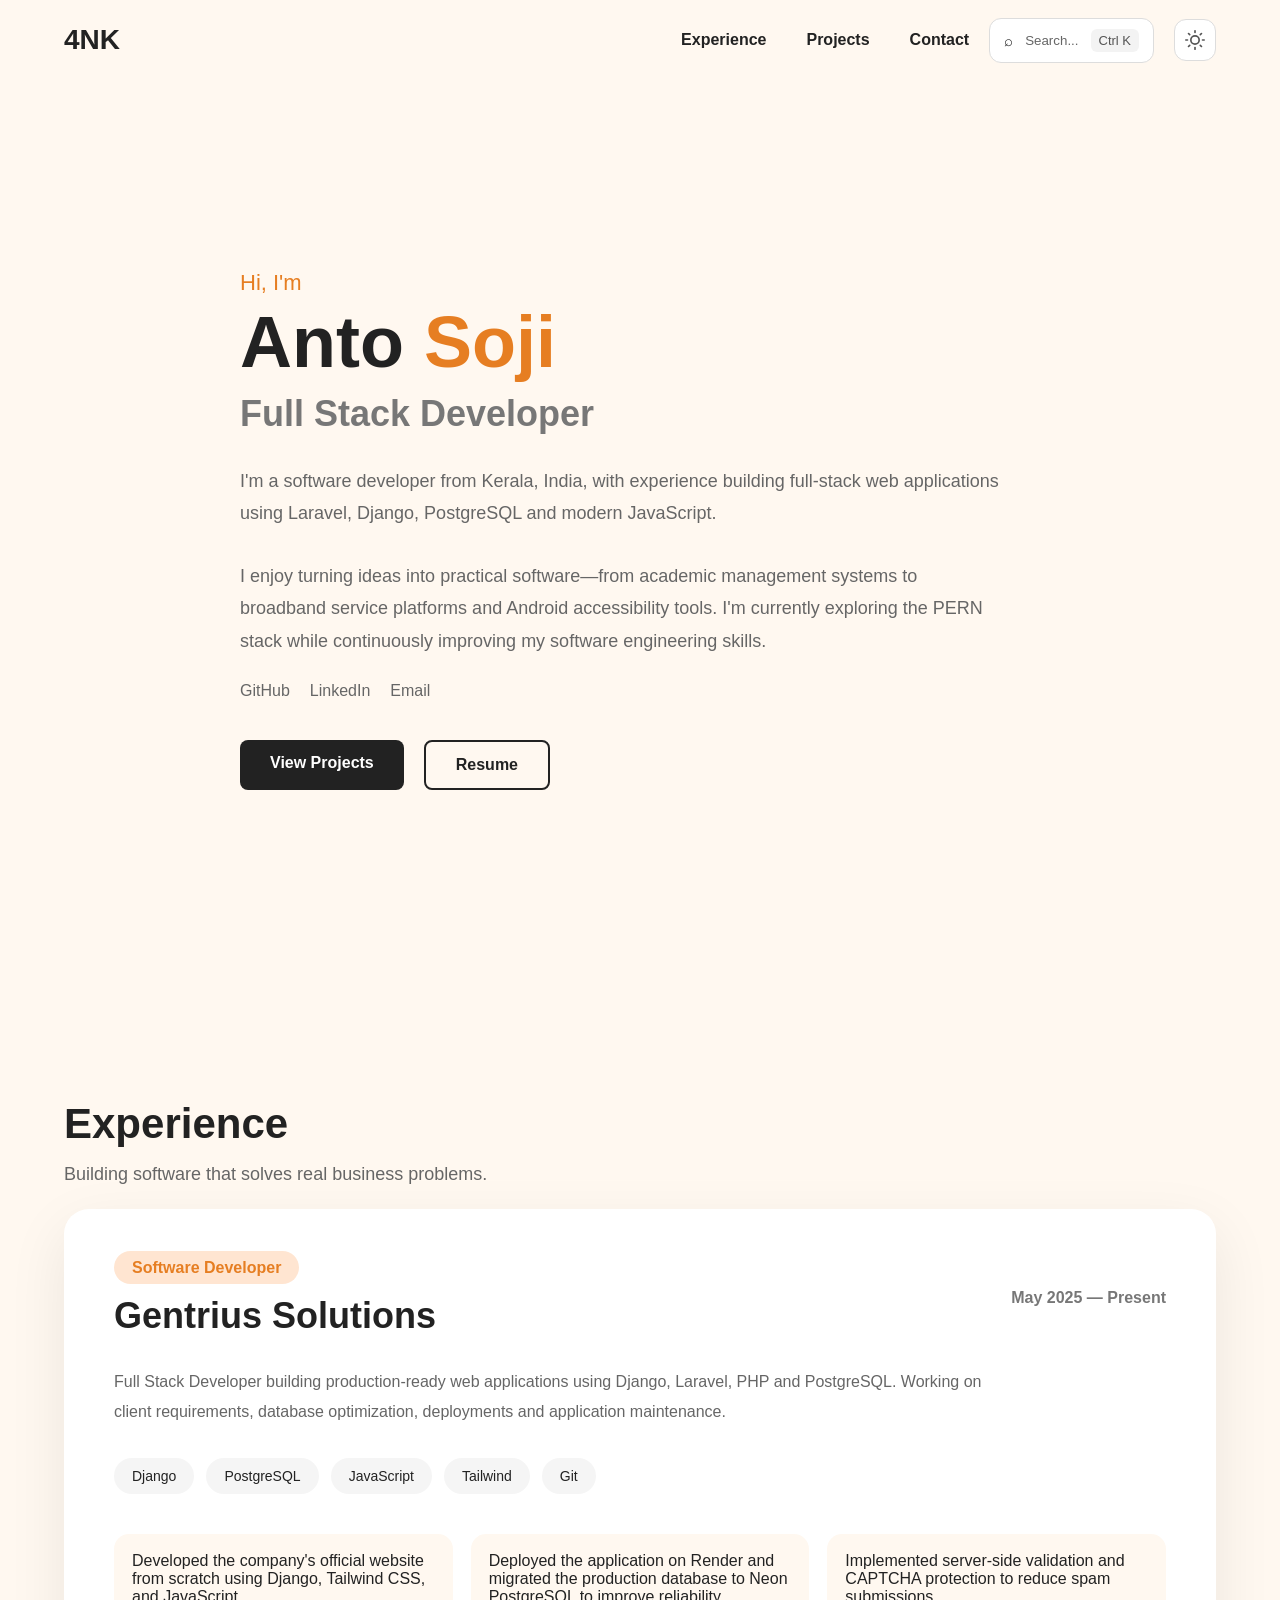
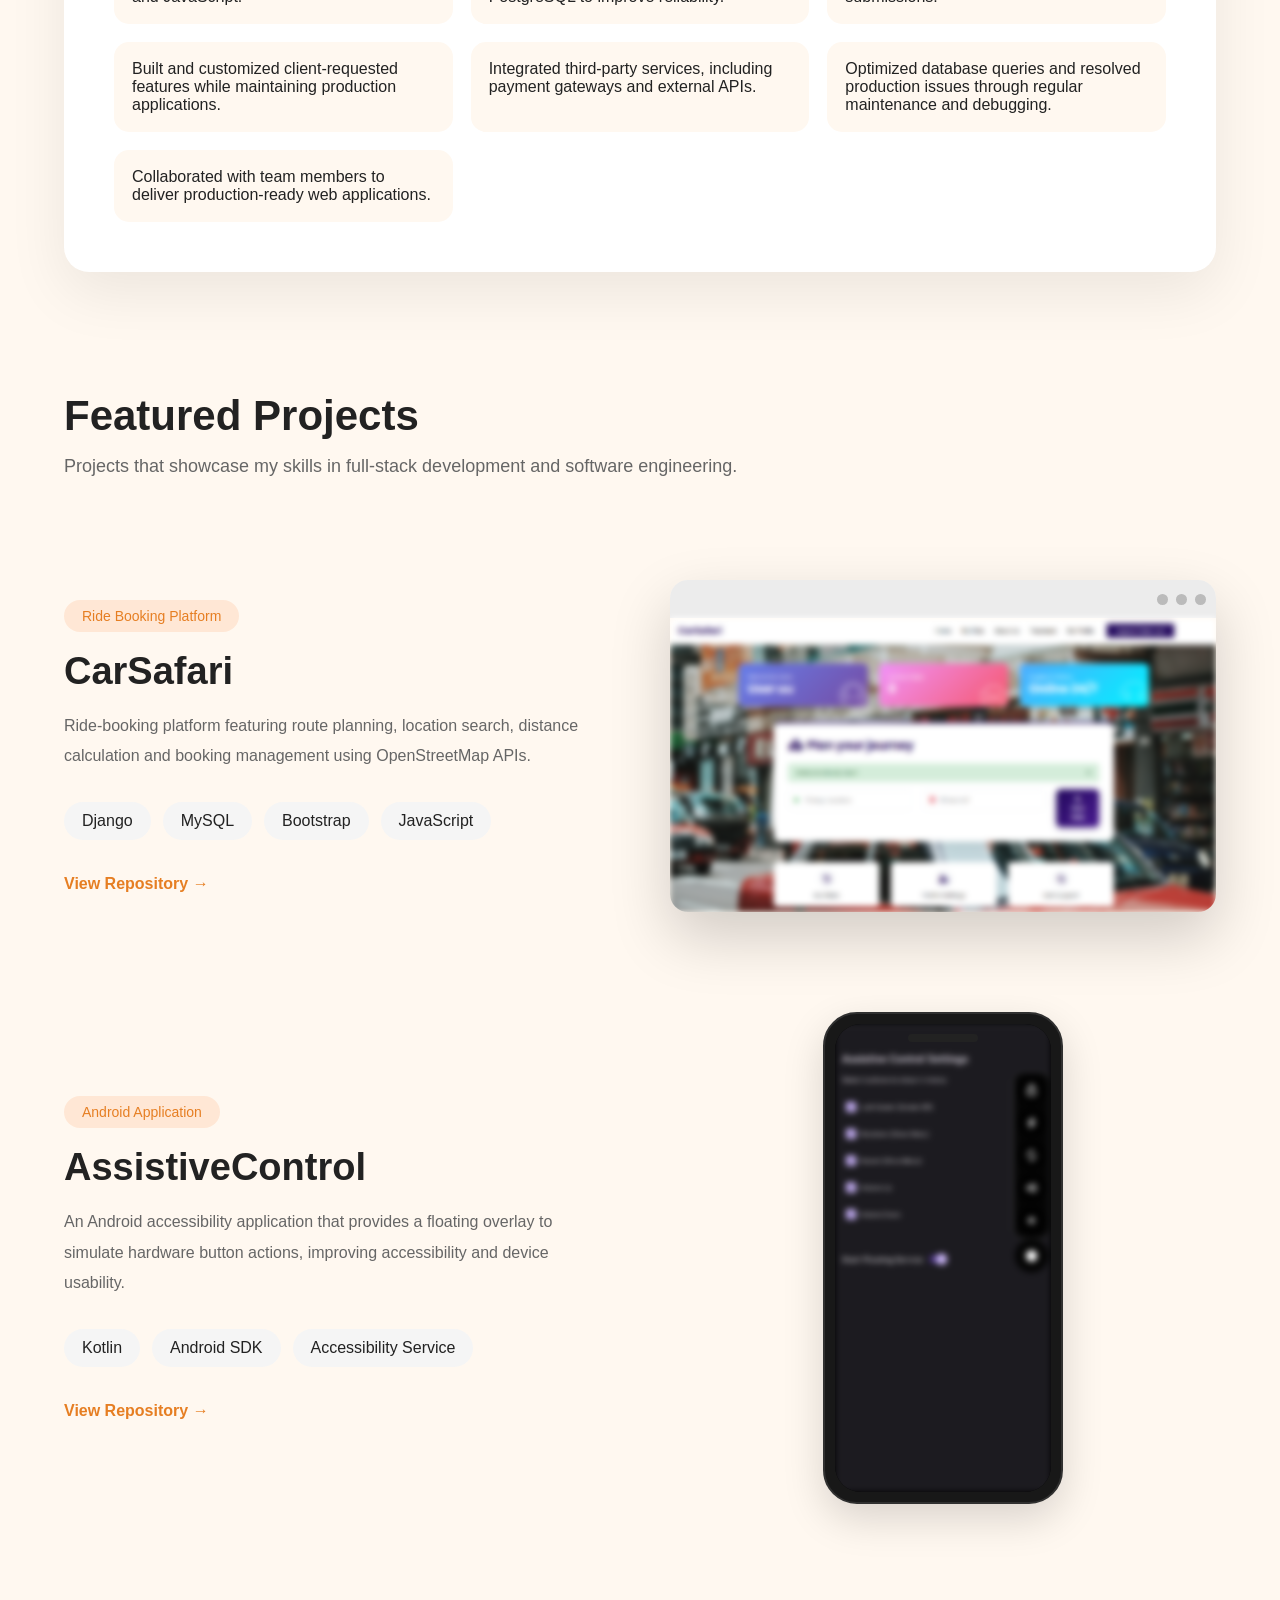
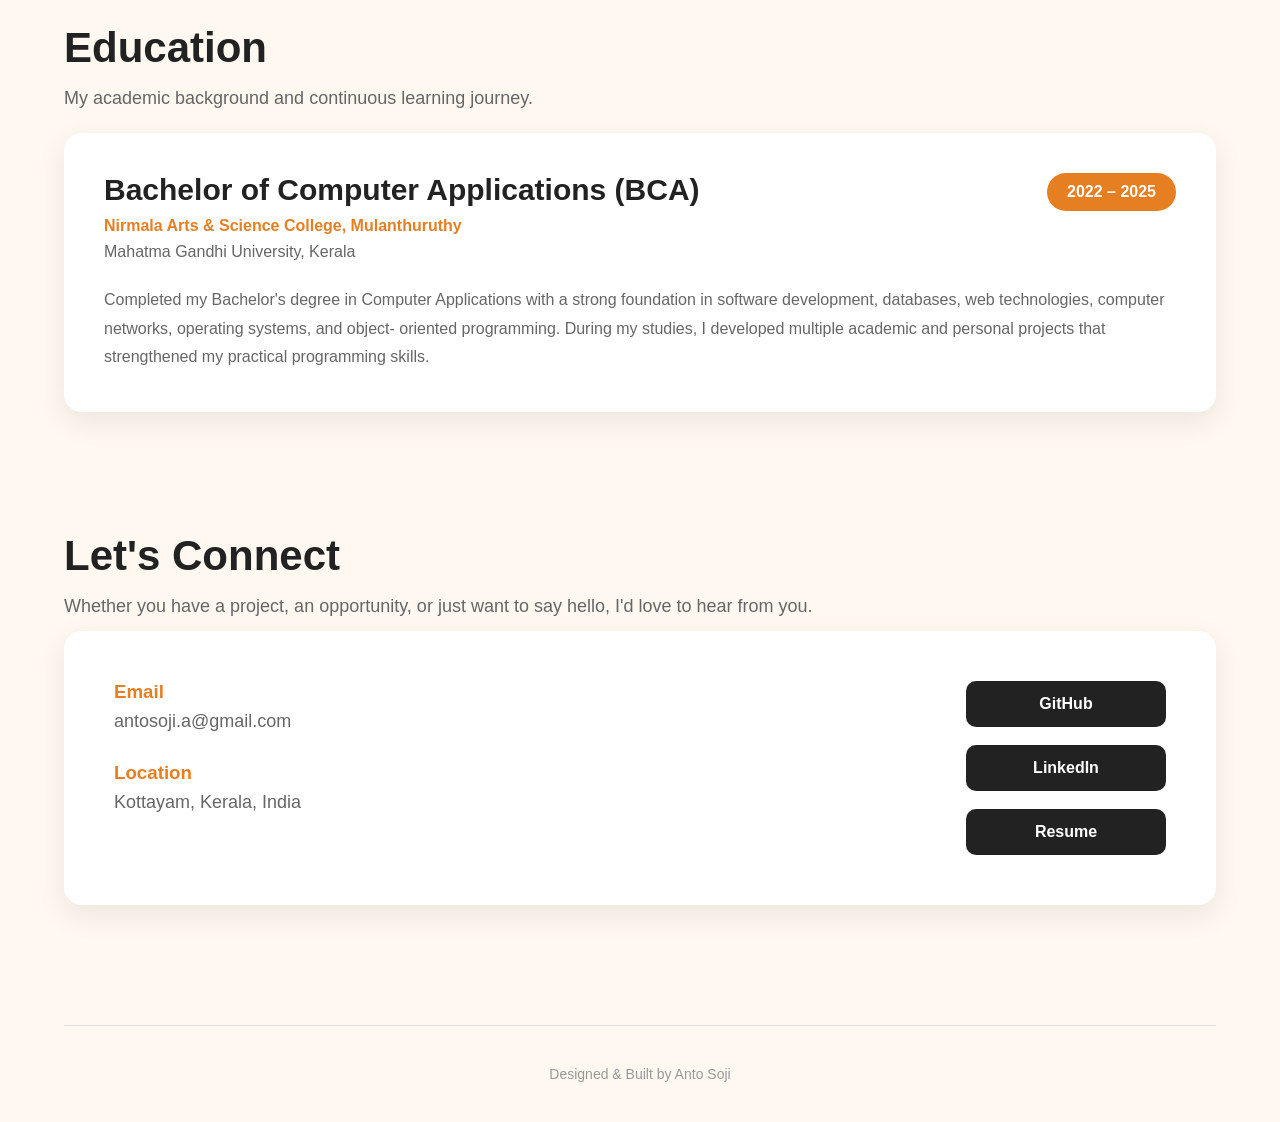
==== commit 1d8b51a0: "modifide the index exp section" ====
--- a/index.html
+++ b/index.html
@@ -141,19 +141,19 @@
             </p>
             <div class="skills-used">
                 <span>Django</span>
-                <span>Laravel</span>
                 <span>PostgreSQL</span>
                 <span>JavaScript</span>
                 <span>Tailwind</span>
                 <span>Git</span>
             </div>
             <div class="work-grid">
-                <div class="work-item"> Developed the company website from scratch.</div>
-                <div class="work-item"> Optimized production database performance.</div>
-                <div class="work-item"> Built custom client features.</div>
-                <div class="work-item"> Maintained live production systems.</div>
-                <div class="work-item"> Managed deployments and bug fixes.</div>
-                <div class="work-item"> Worked across frontend & backend.</div>
+                <div class="work-item"> Developed the company's official website from scratch using Django, Tailwind CSS, and JavaScript.</div>
+                <div class="work-item"> Deployed the application on Render and migrated the production database to Neon PostgreSQL to improve reliability.</div>
+                <div class="work-item"> Implemented server-side validation and CAPTCHA protection to reduce spam submissions.</div>
+                <div class="work-item"> Built and customized client-requested features while maintaining production applications.</div>
+                <div class="work-item"> Integrated third-party services, including payment gateways and external APIs.</div>
+                <div class="work-item"> Optimized database queries and resolved production issues through regular maintenance and debugging.</div>
+                <div class="work-item"> Collaborated with team members to deliver production-ready web applications.</div>
             </div>
         </div>
     </section>
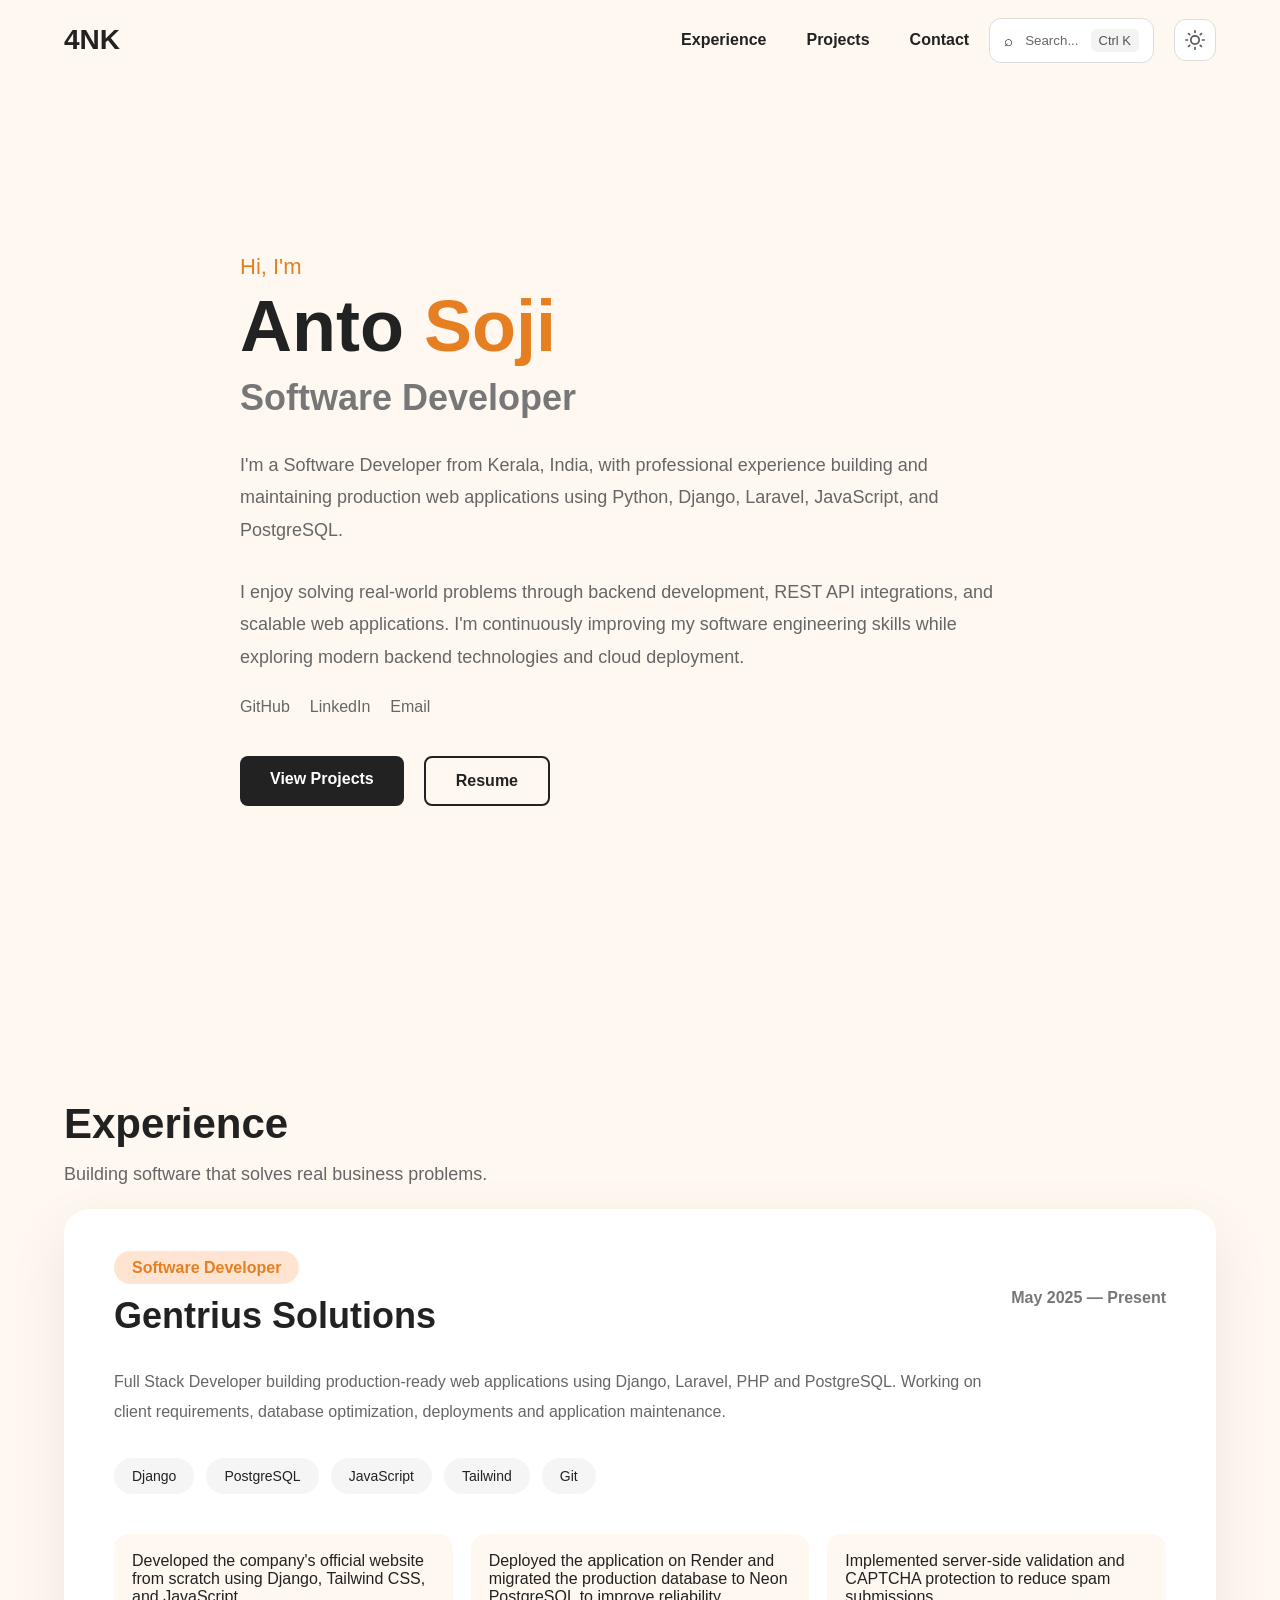
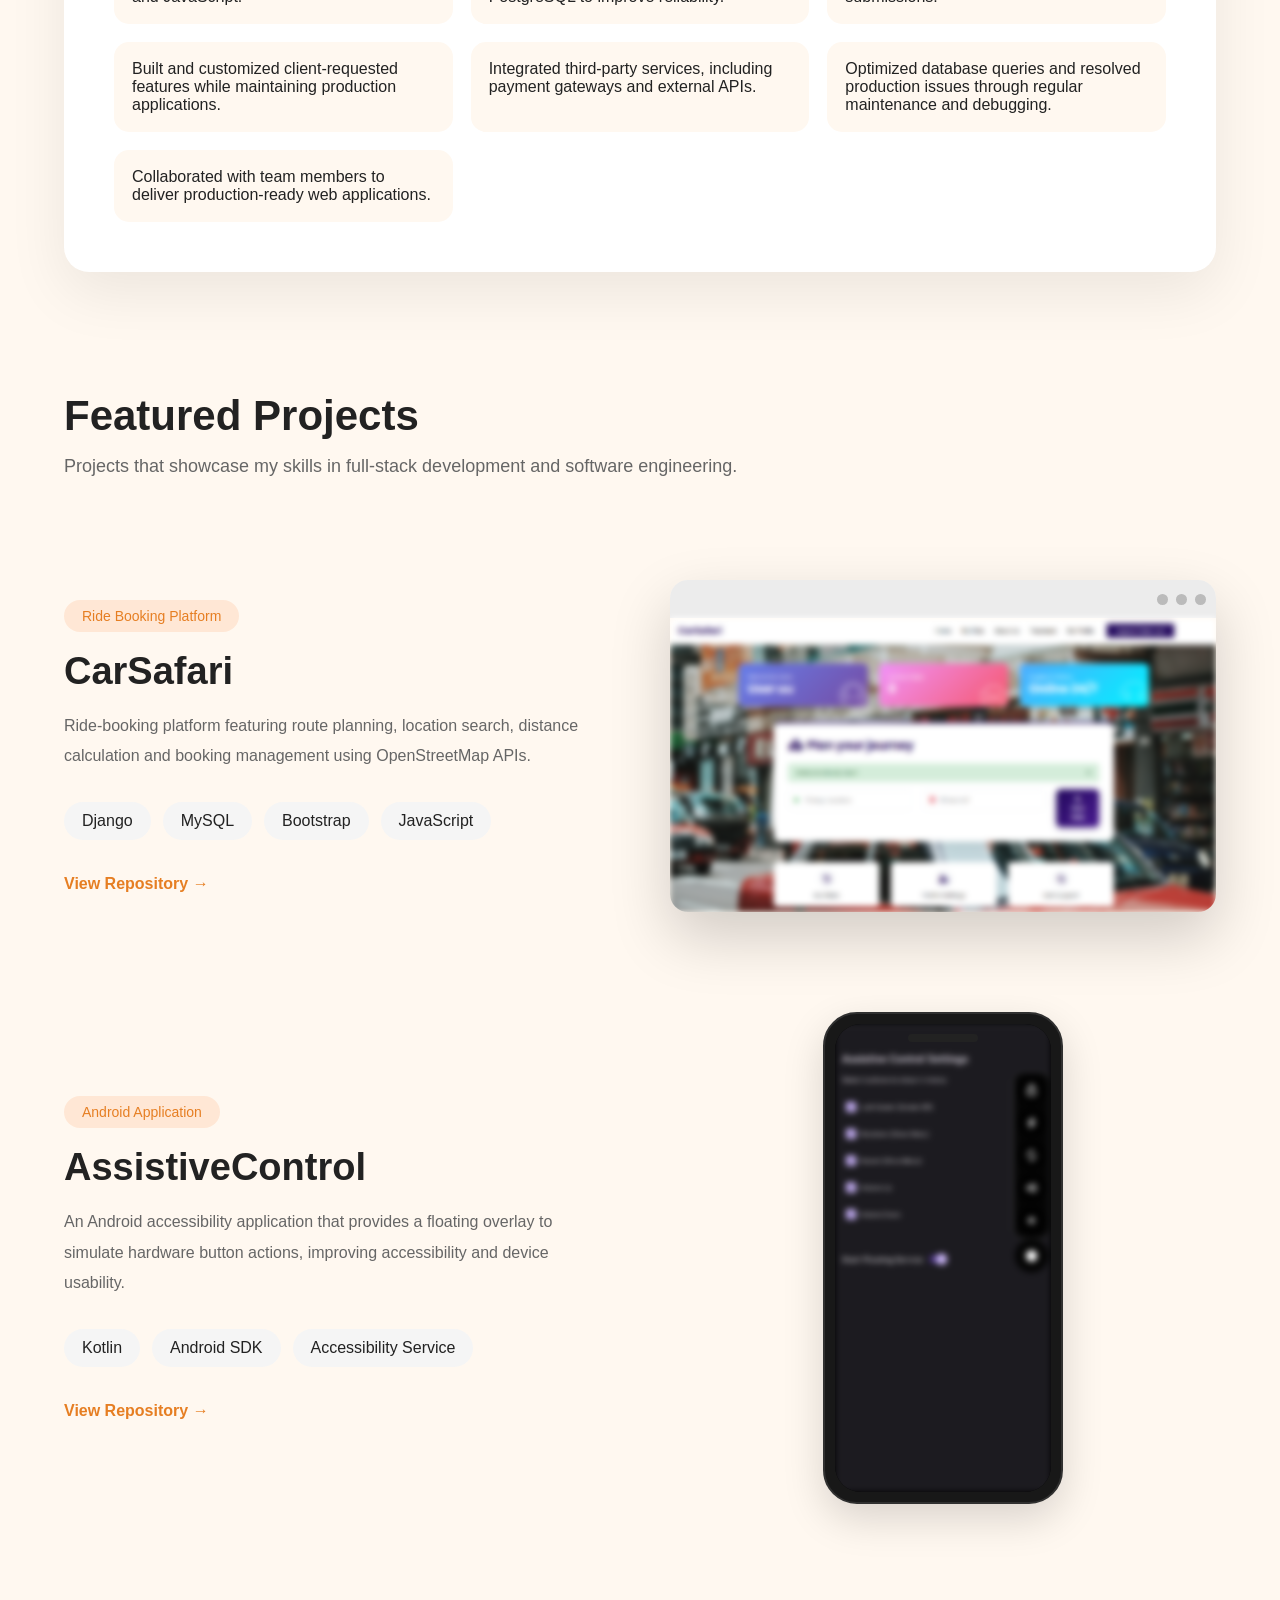
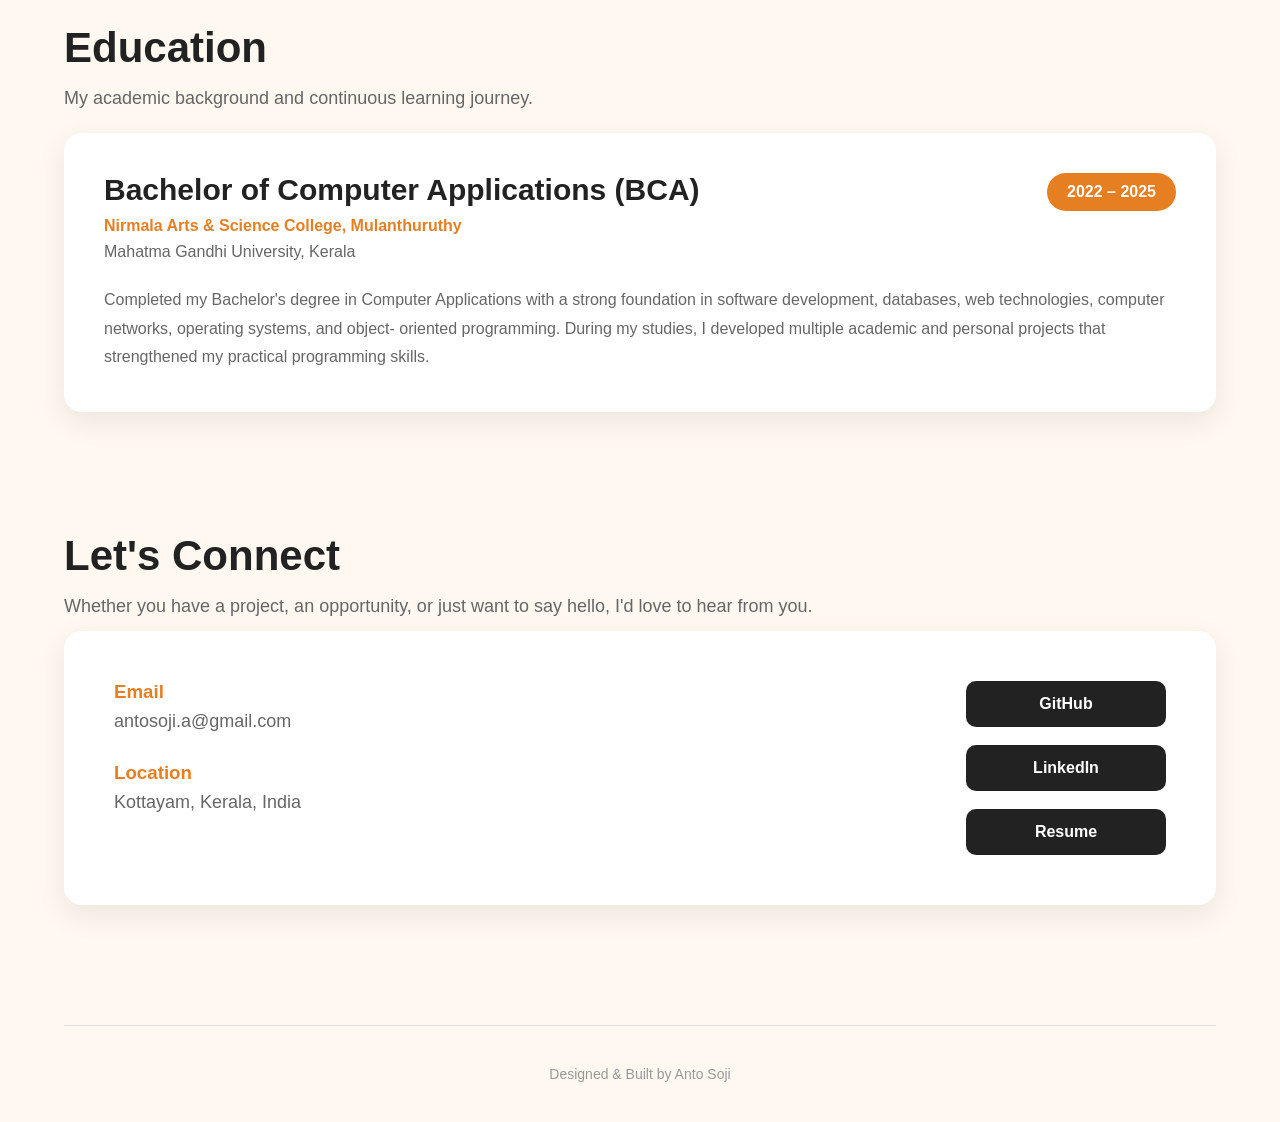
==== commit 85ee8da4: "modified some typo" ====
--- a/index.html
+++ b/index.html
@@ -95,17 +95,18 @@
         <div class="hero-content">
             <p class="intro">Hi, I'm</p>
             <h1>Anto <span>Soji</span></h1>
-            <h2>Full Stack Developer</h2>
+            <h2>Software Developer</h2>
             <p class="description">
-                I'm a software developer from Kerala, India, with experience
-                building full-stack web applications using Laravel, Django,
-                PostgreSQL and modern JavaScript.
-            </p>
+                I'm a Software Developer from Kerala, India, with professional experience
+                building and maintaining production web applications using Python, Django,
+                Laravel, JavaScript, and PostgreSQL.
+            </p>
+
             <p class="description">
-                I enjoy turning ideas into practical software—from academic
-                management systems to broadband service platforms and Android
-                accessibility tools. I'm currently exploring the PERN stack
-                while continuously improving my software engineering skills.
+                I enjoy solving real-world problems through backend development, REST API
+                integrations, and scalable web applications. I'm continuously improving my
+                software engineering skills while exploring modern backend technologies and
+                cloud deployment.
             </p>
             <div class="socials">
                 <a href="github.com/4NK00">GitHub</a>
--- a/res/css/style.css
+++ b/res/css/style.css
@@ -1125,6 +1125,7 @@
     }
 
     .hero {
+        margin:20px;
         min-height: auto;
         padding: 100px 0 60px;
     }
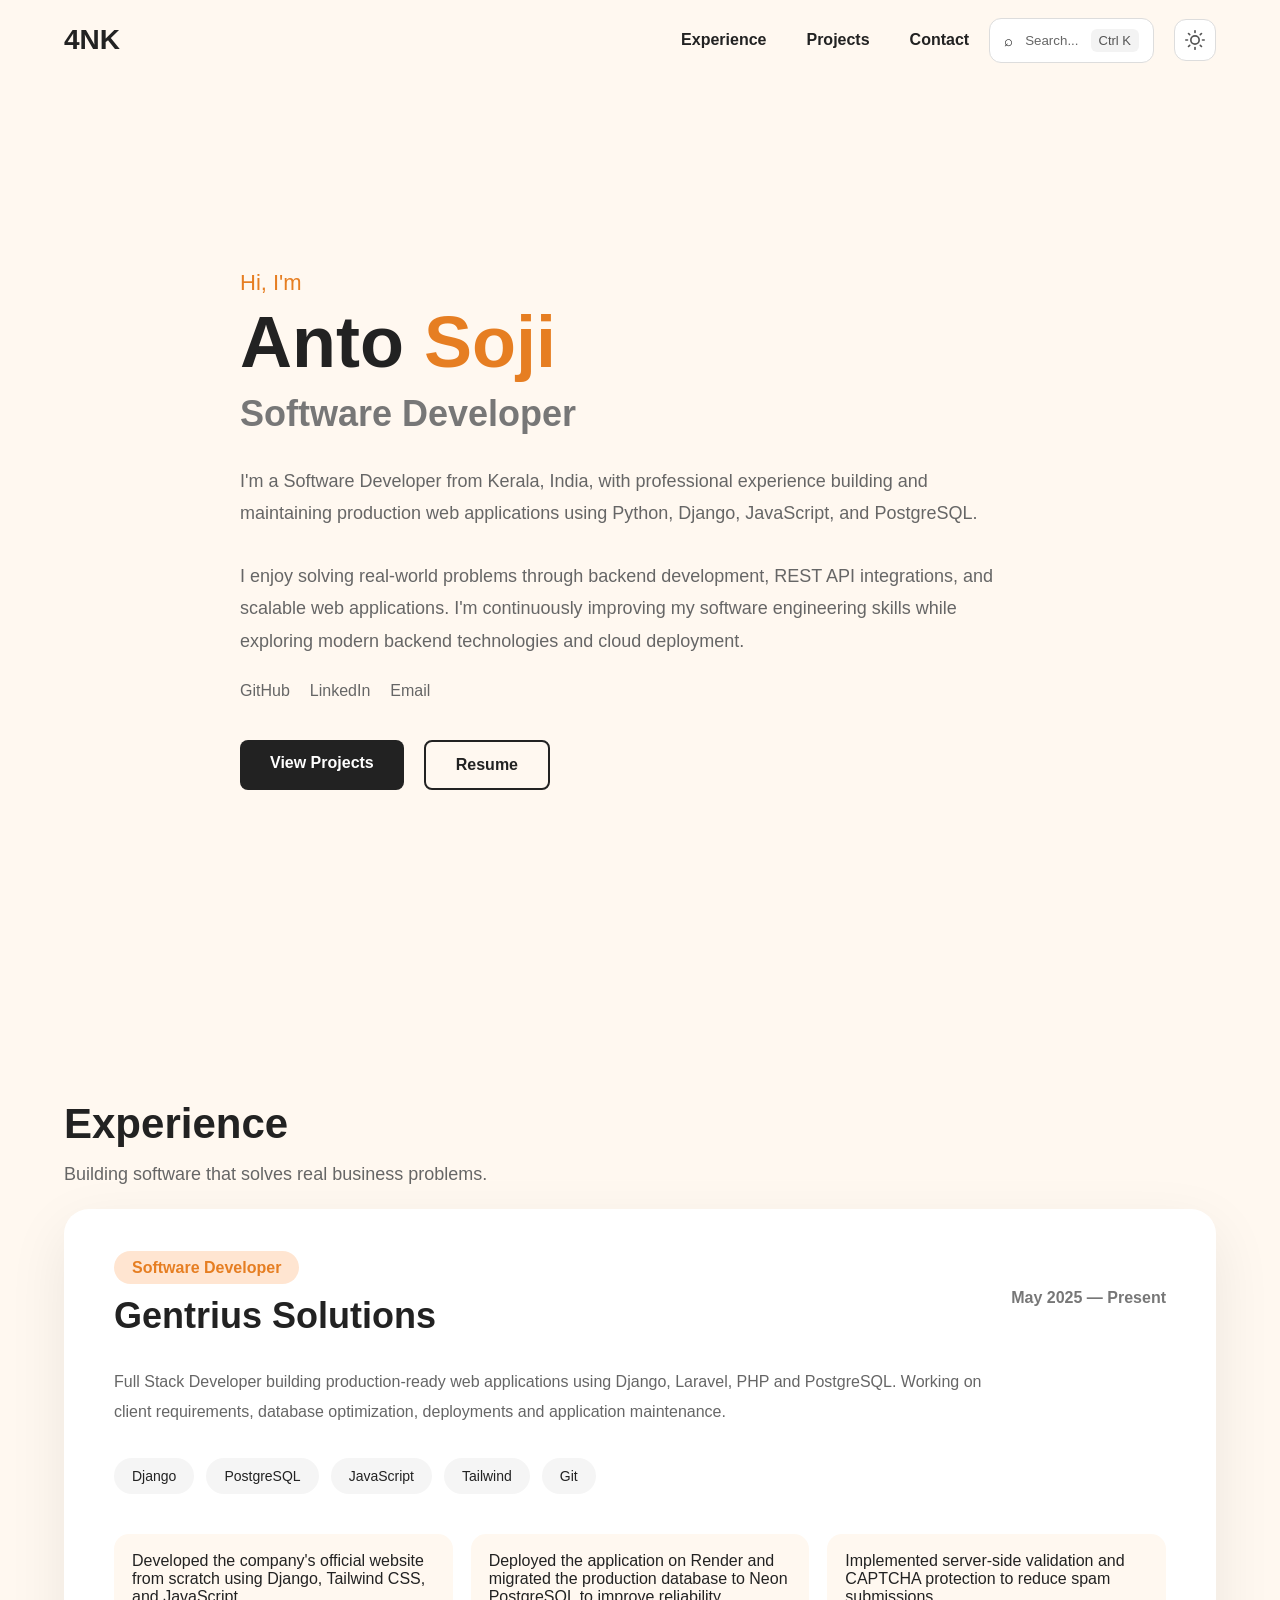
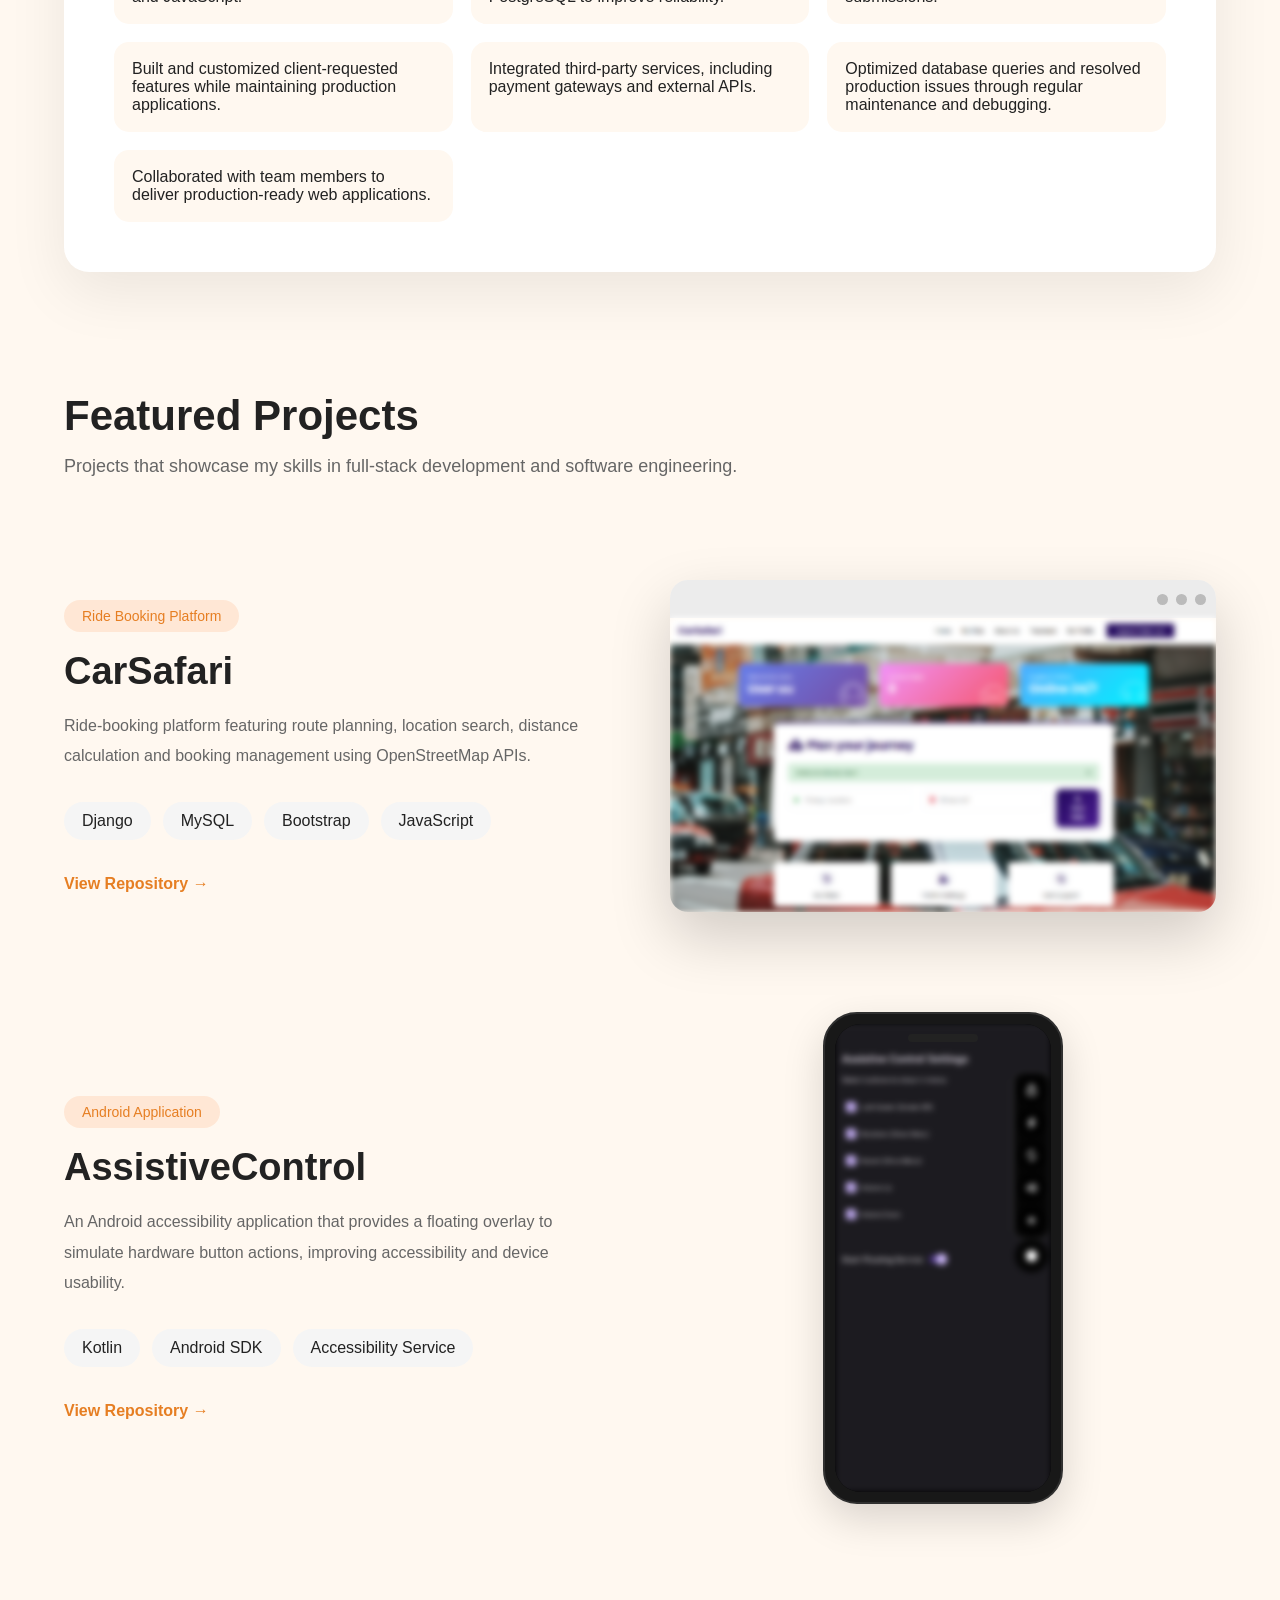
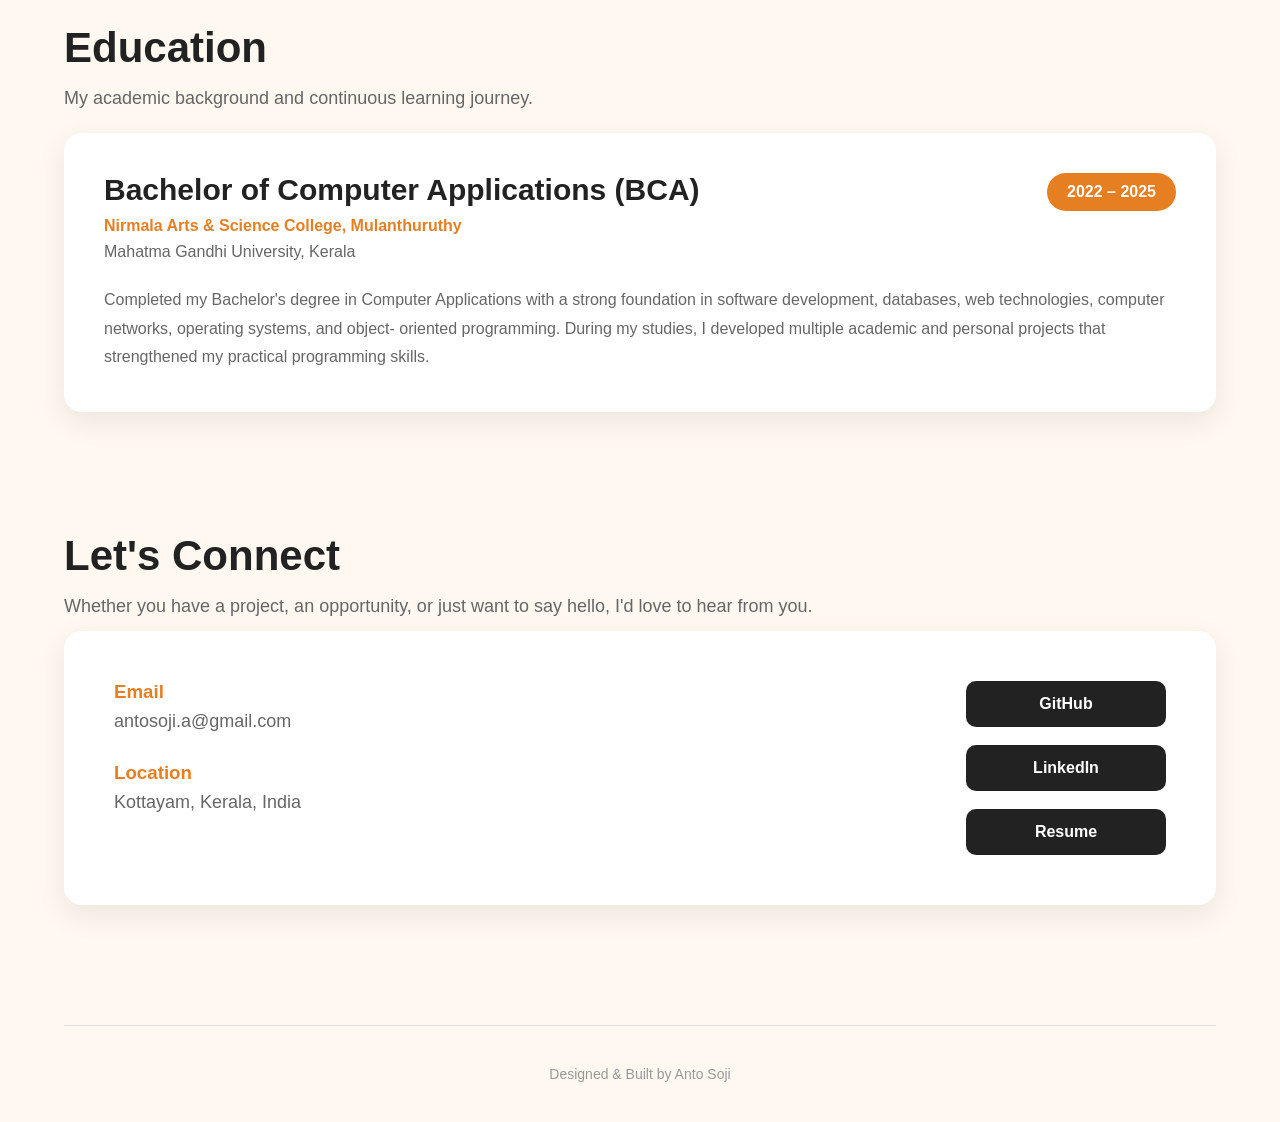
==== commit d9a2bfb9: "modified some typos" ====
--- a/index.html
+++ b/index.html
@@ -98,8 +98,7 @@
             <h2>Software Developer</h2>
             <p class="description">
                 I'm a Software Developer from Kerala, India, with professional experience
-                building and maintaining production web applications using Python, Django,
-                Laravel, JavaScript, and PostgreSQL.
+                building and maintaining production web applications using Python, Django, JavaScript, and PostgreSQL.
             </p>
 
             <p class="description">
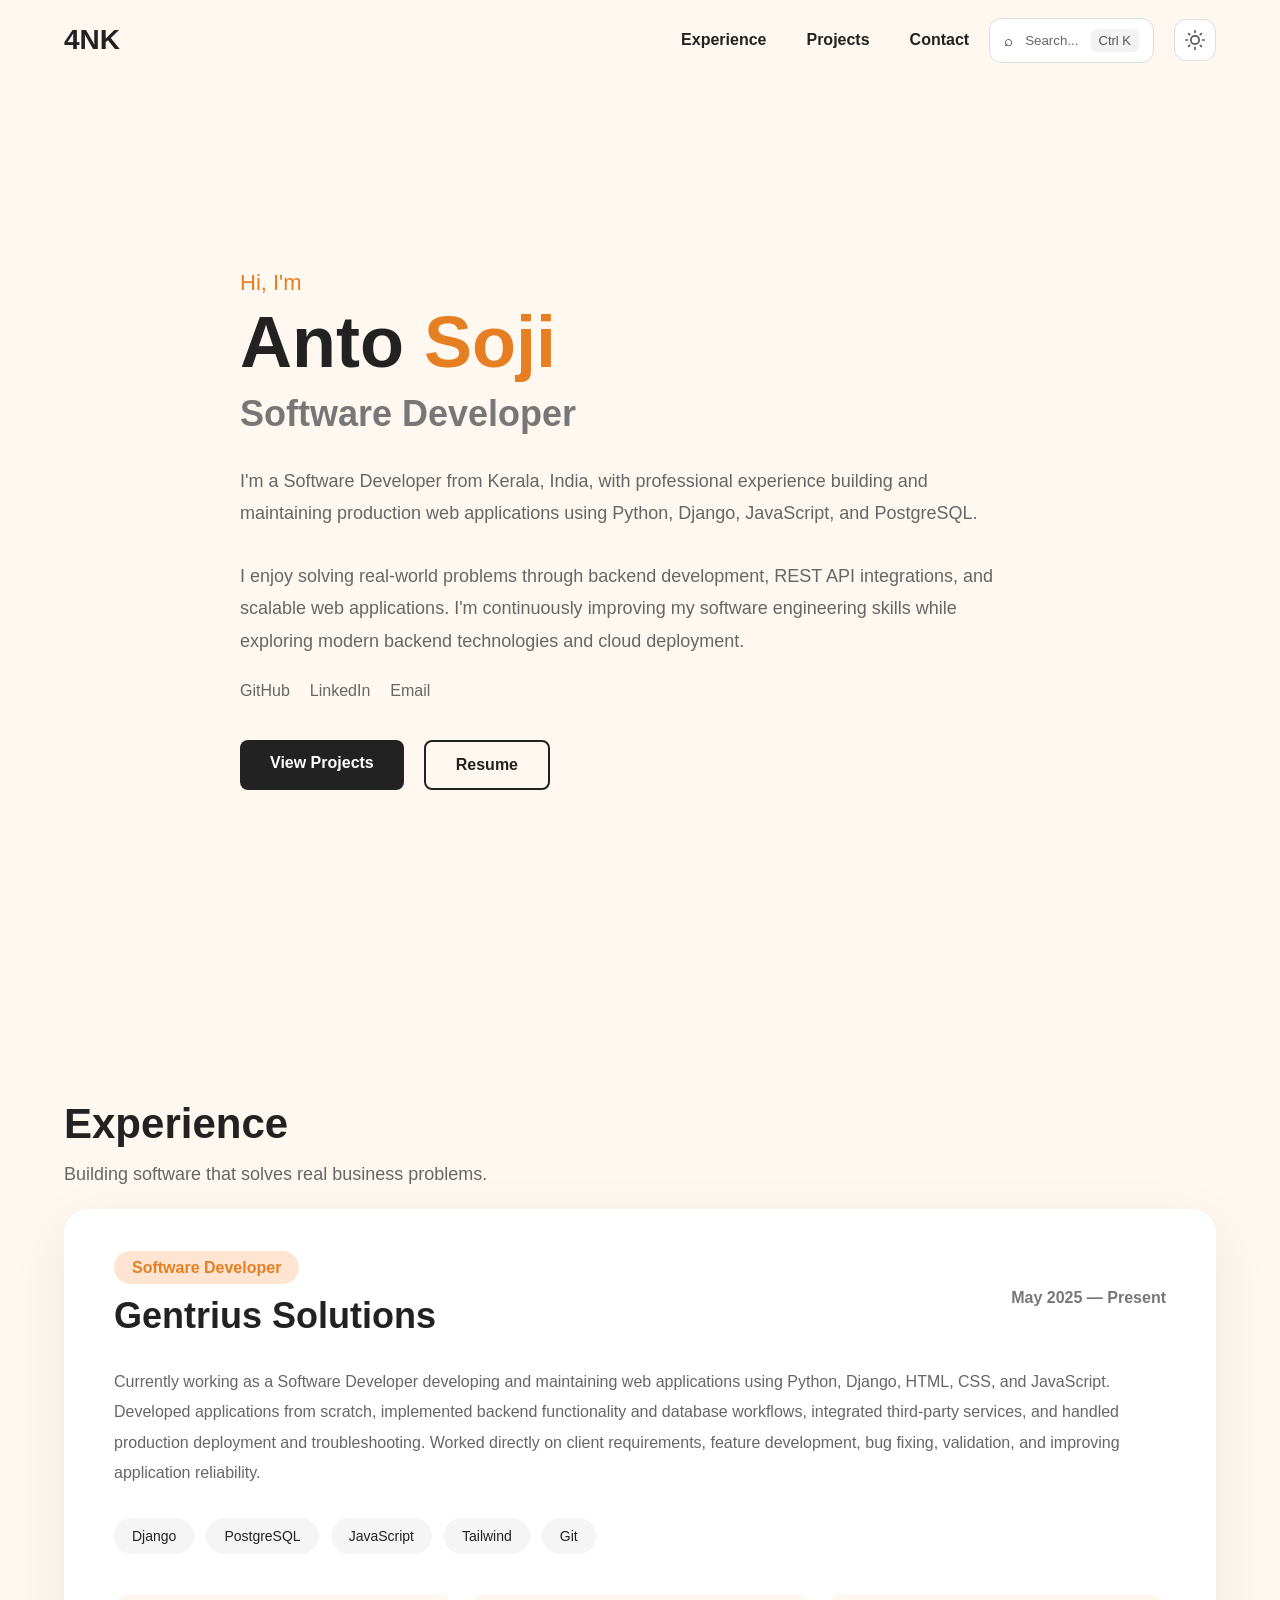
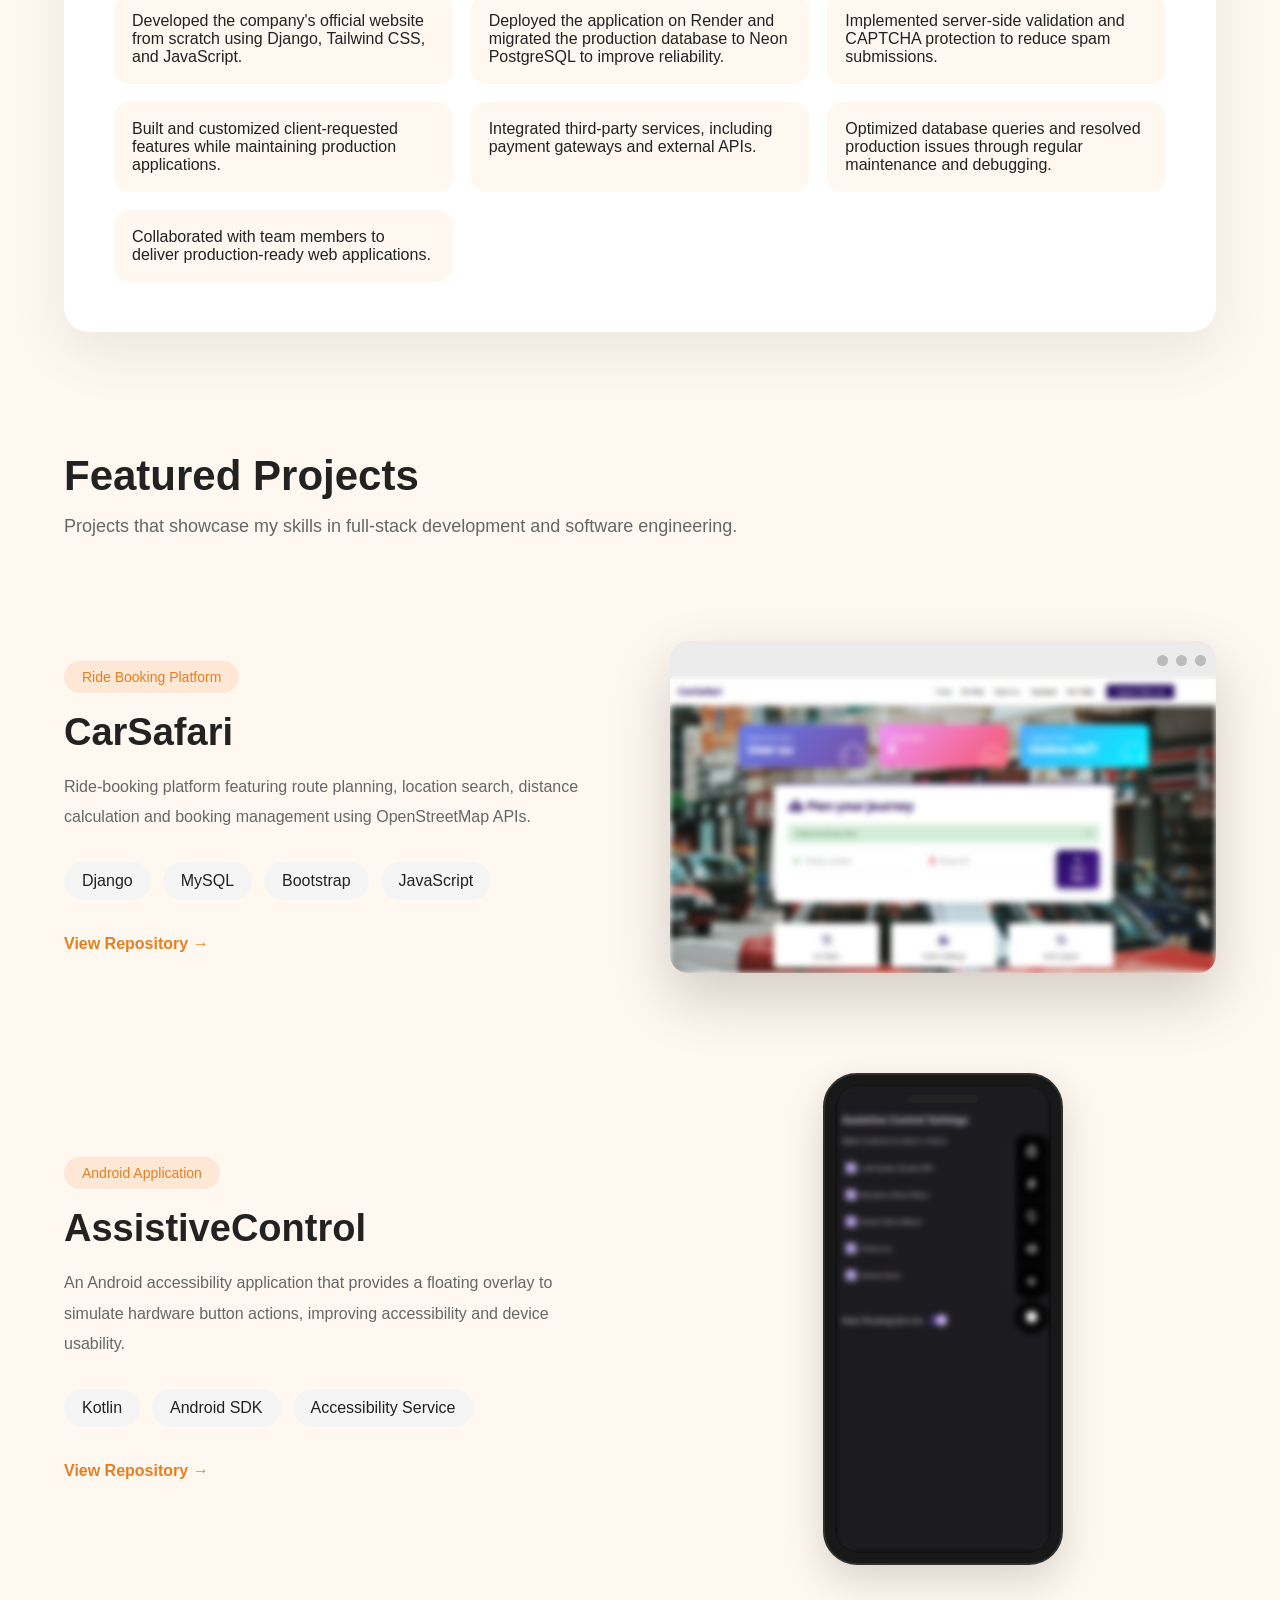
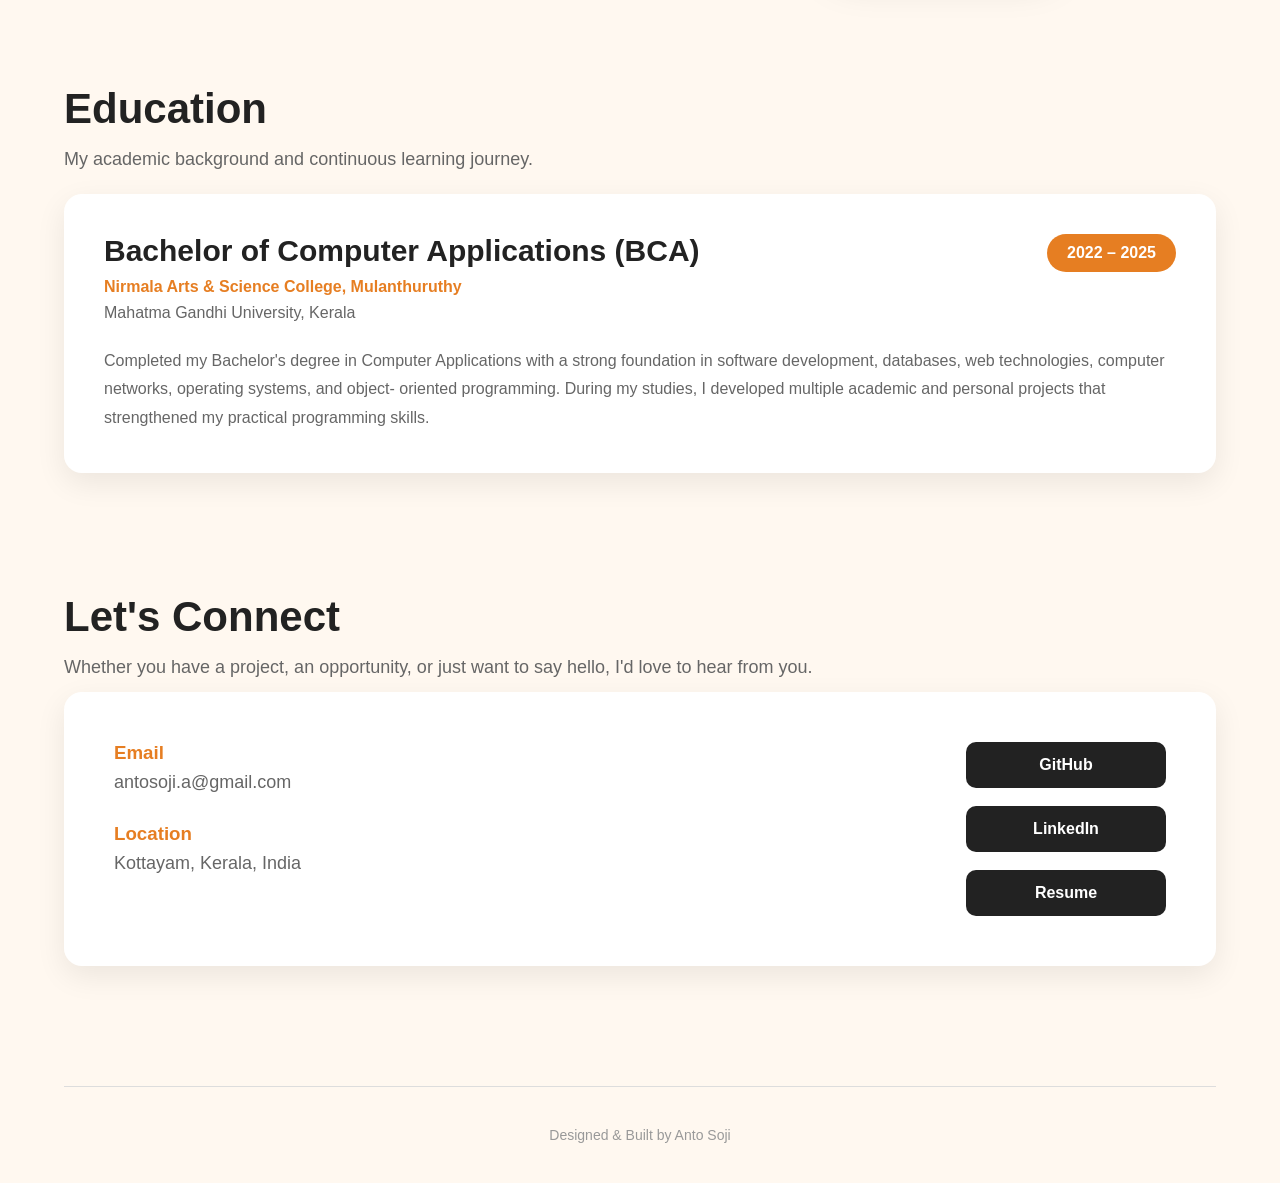
==== commit c44421bc: "changed some typos" ====
--- a/index.html
+++ b/index.html
@@ -134,10 +134,8 @@
                 <span class="experience-date">May 2025 — Present</span>
             </div>
             <p class="job-summary">
-                Full Stack Developer building production-ready web
-                applications using Django, Laravel, PHP and PostgreSQL.
-                Working on client requirements, database optimization,
-                deployments and application maintenance.
+                Currently working as a Software Developer developing and maintaining web applications using Python, Django, HTML, CSS, and JavaScript. Developed applications from scratch, implemented backend functionality and database workflows, integrated third-party services, and handled production deployment and troubleshooting. Worked directly on client requirements, feature development, bug fixing, validation, and improving application reliability.
+
             </p>
             <div class="skills-used">
                 <span>Django</span>
@@ -167,7 +165,7 @@
 
         <div class="project-card reverse">
             <div class="project-preview">
-                <a href="github.com/4NK001/carSafari" target="_blank">
+                <a href="https://github.com/4NK001/carSafari" target="_blank">
                     <div class="browser">
                         <div class="browser-header">
                             <span></span><span></span><span></span>
@@ -191,7 +189,7 @@
                     <span>Bootstrap</span>
                     <span>JavaScript</span>
                 </div>
-                <a href="github.com/4NK001/carSafari" class="github-link">View Repository →</a>
+                <a href="https://github.com/4NK001/carSafari" class="github-link">View Repository →</a>
             </div>
         </div>
 
--- a/res/css/style.css
+++ b/res/css/style.css
@@ -665,7 +665,7 @@
     color: var(--text-muted);
     line-height: 1.9;
     margin: 30px 0;
-    max-width: 900px;
+    max-width: 1300px;
 }
 
 .skills-used {
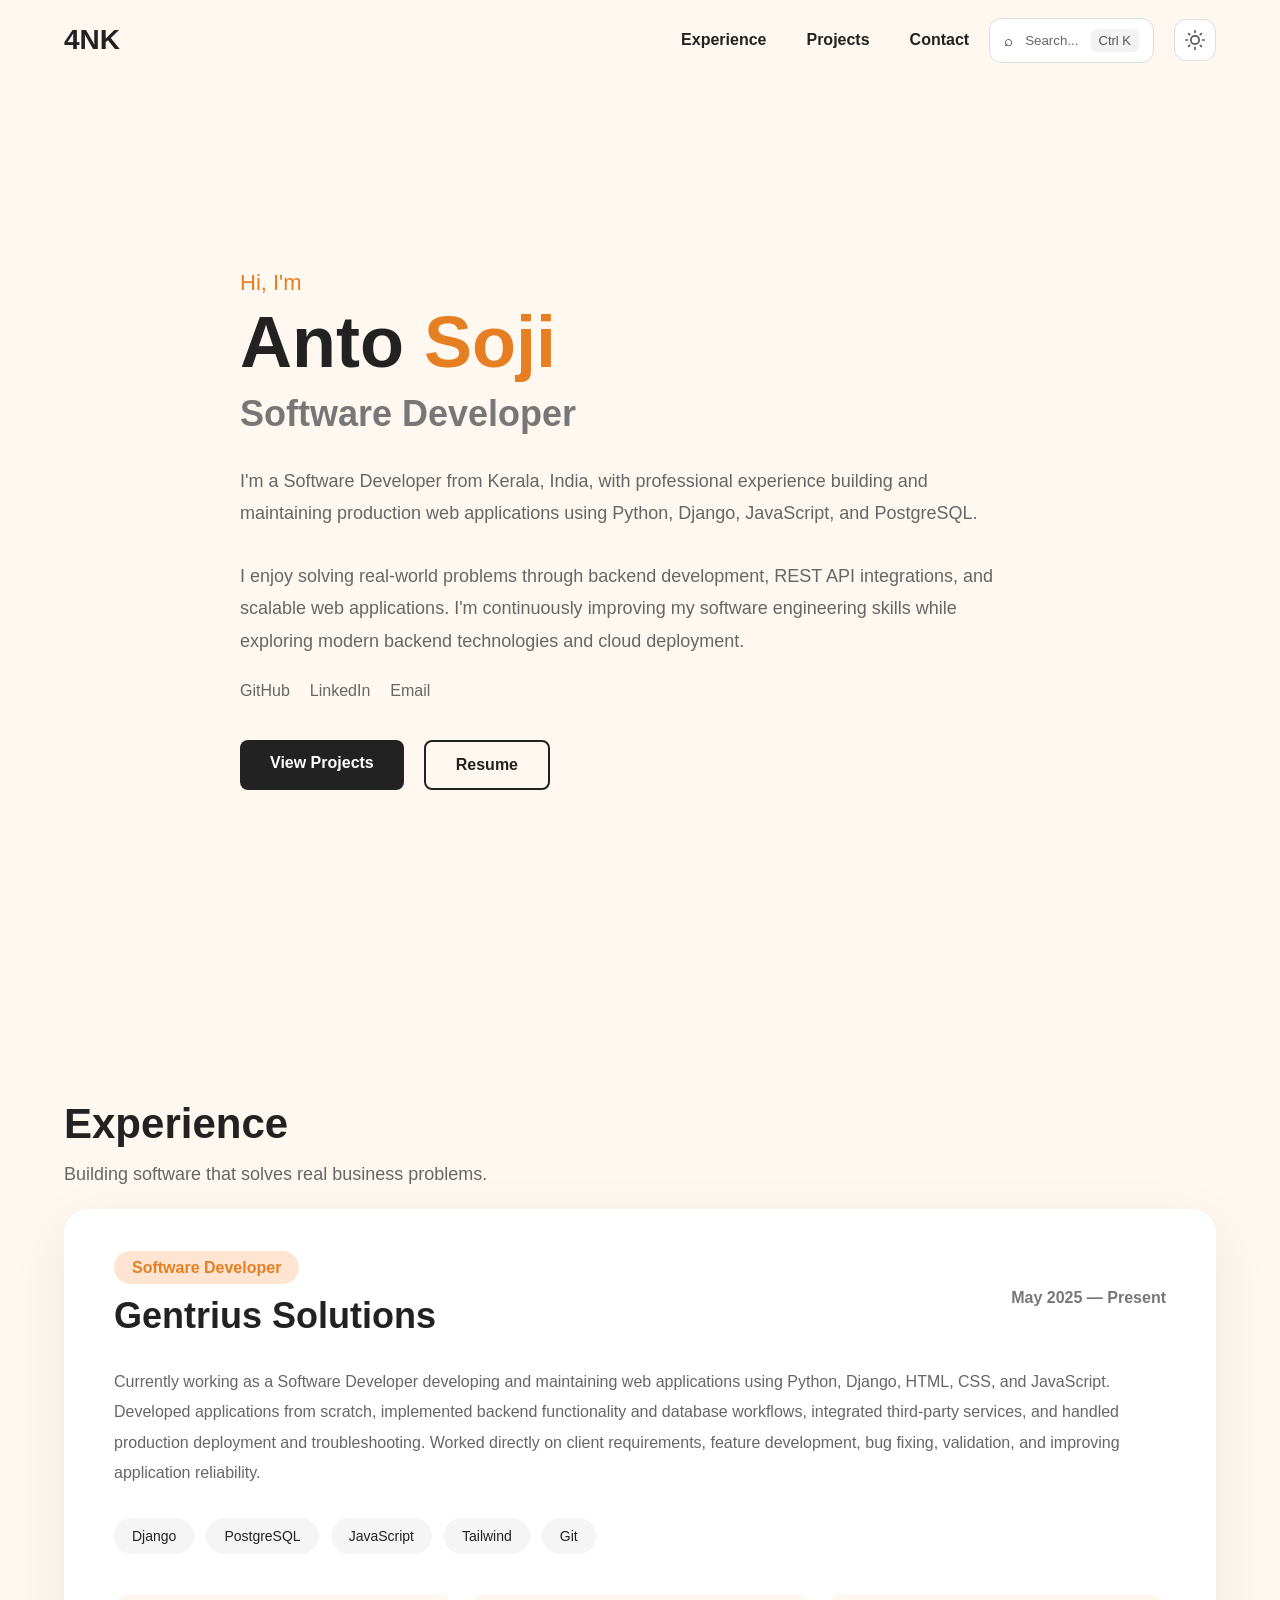
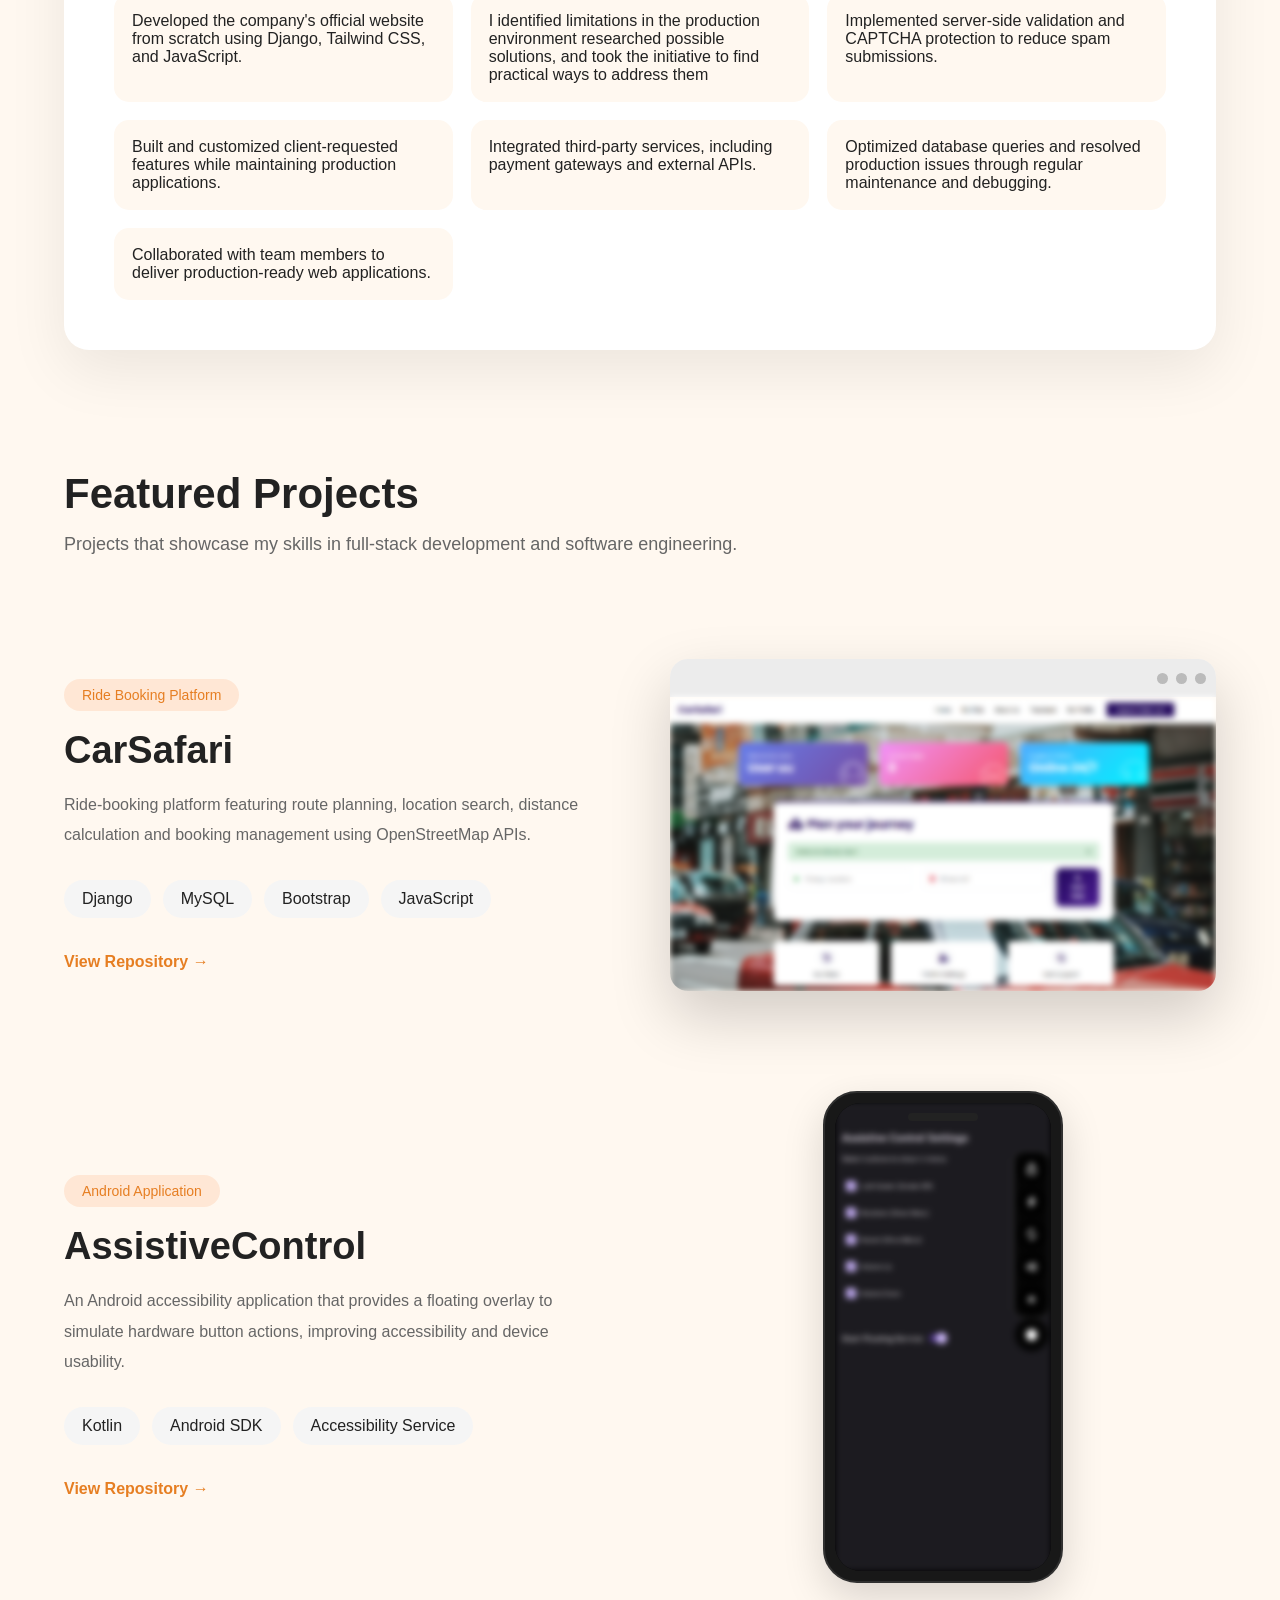
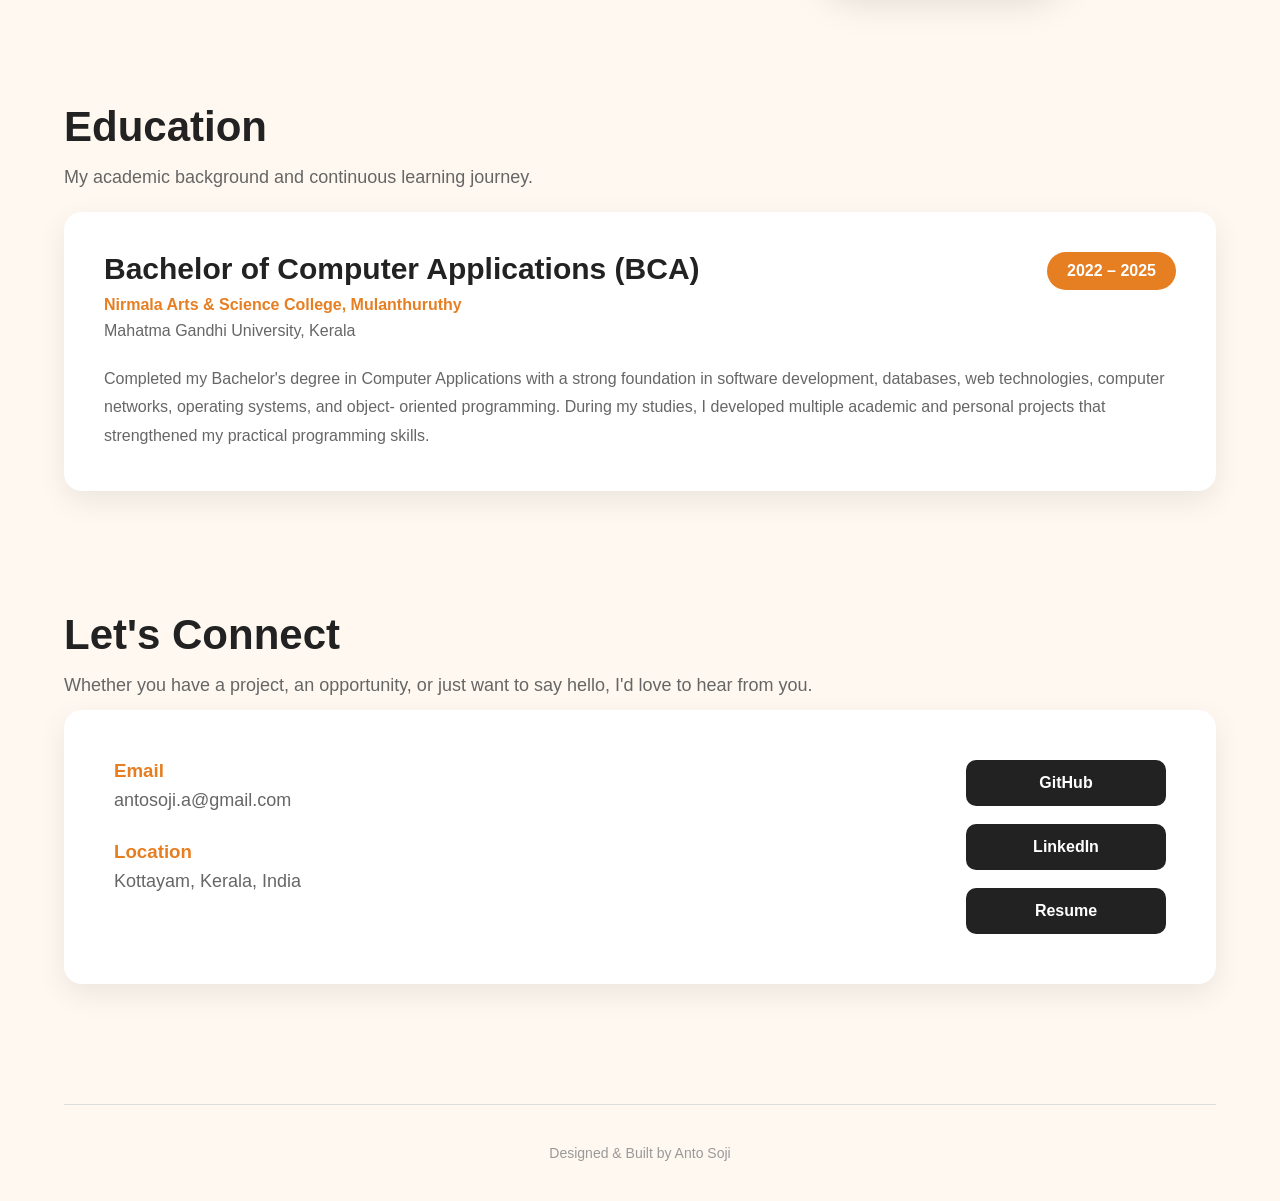
==== commit 1073c6fa: "change work item" ====
--- a/index.html
+++ b/index.html
@@ -146,7 +146,7 @@
             </div>
             <div class="work-grid">
                 <div class="work-item"> Developed the company's official website from scratch using Django, Tailwind CSS, and JavaScript.</div>
-                <div class="work-item"> Deployed the application on Render and migrated the production database to Neon PostgreSQL to improve reliability.</div>
+                <div class="work-item"> I identified limitations in the production environment researched possible solutions, and took the initiative to find practical ways to address them</div>
                 <div class="work-item"> Implemented server-side validation and CAPTCHA protection to reduce spam submissions.</div>
                 <div class="work-item"> Built and customized client-requested features while maintaining production applications.</div>
                 <div class="work-item"> Integrated third-party services, including payment gateways and external APIs.</div>
